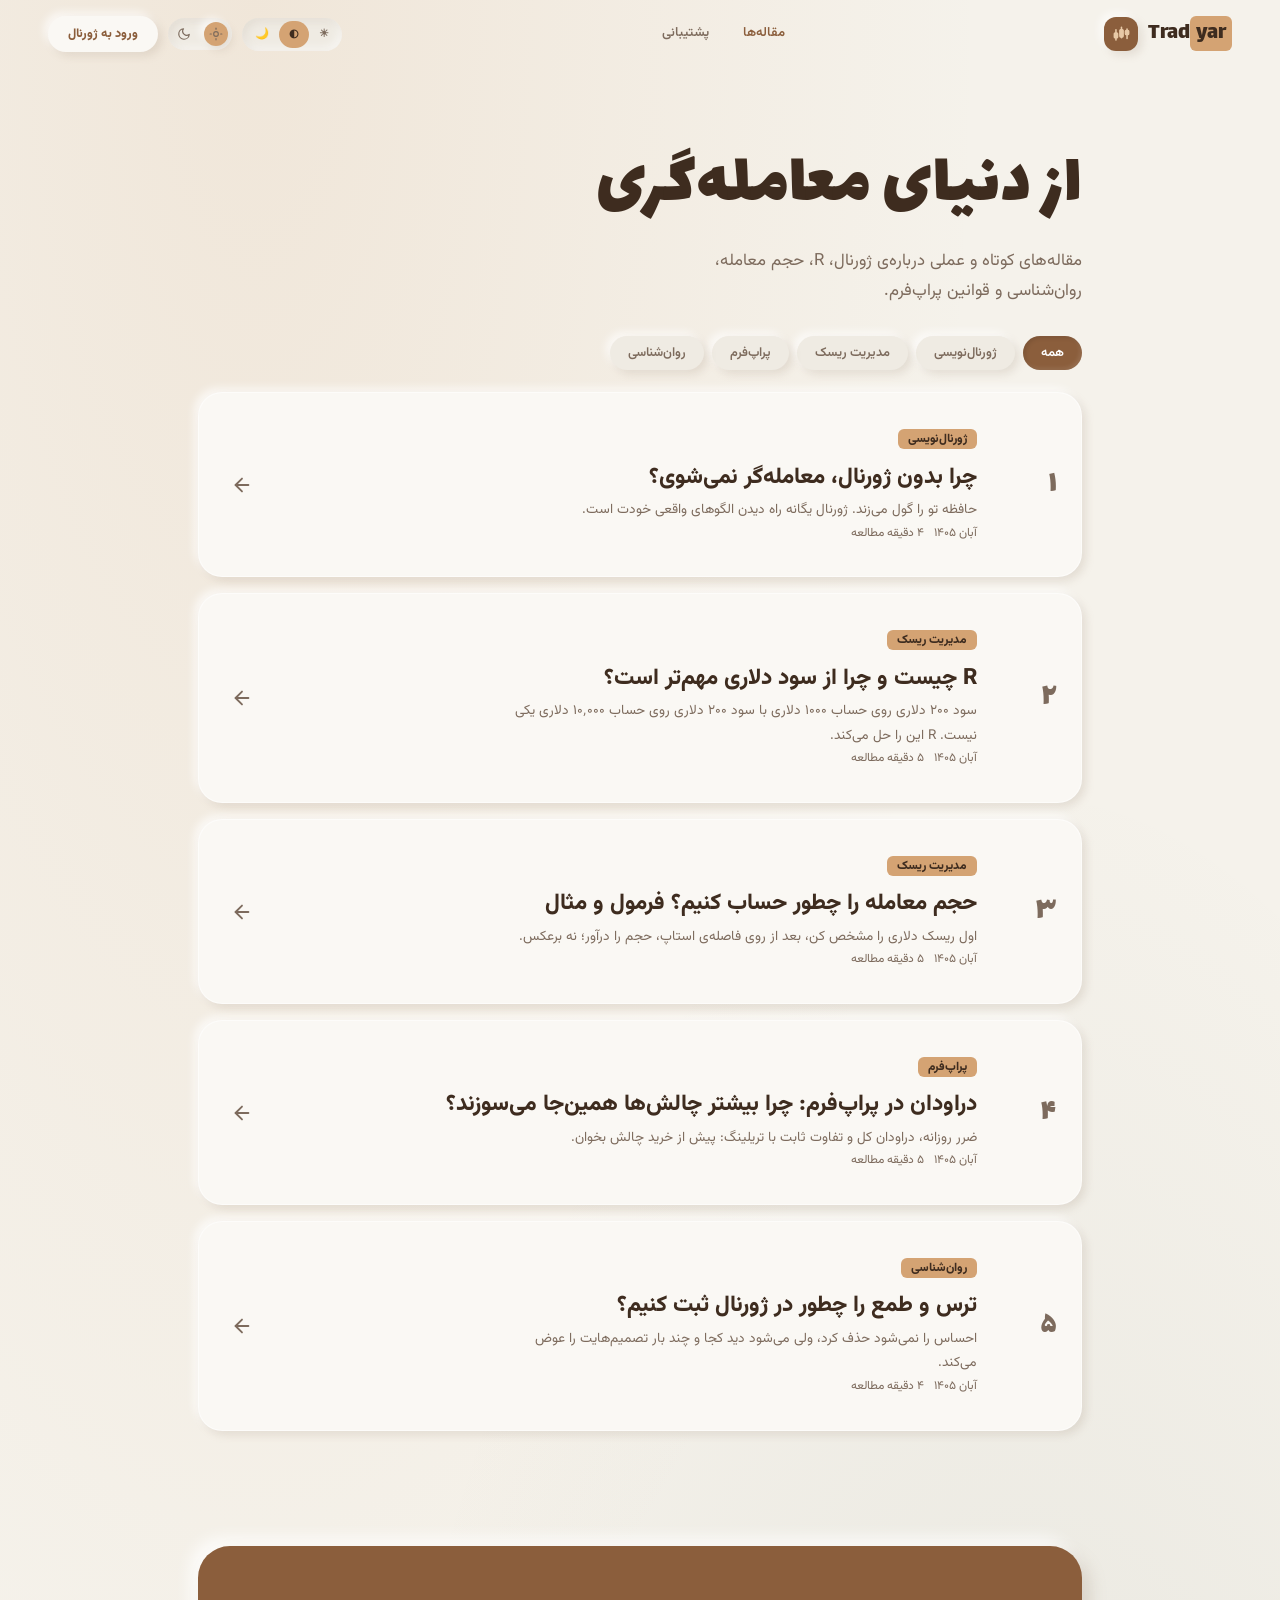
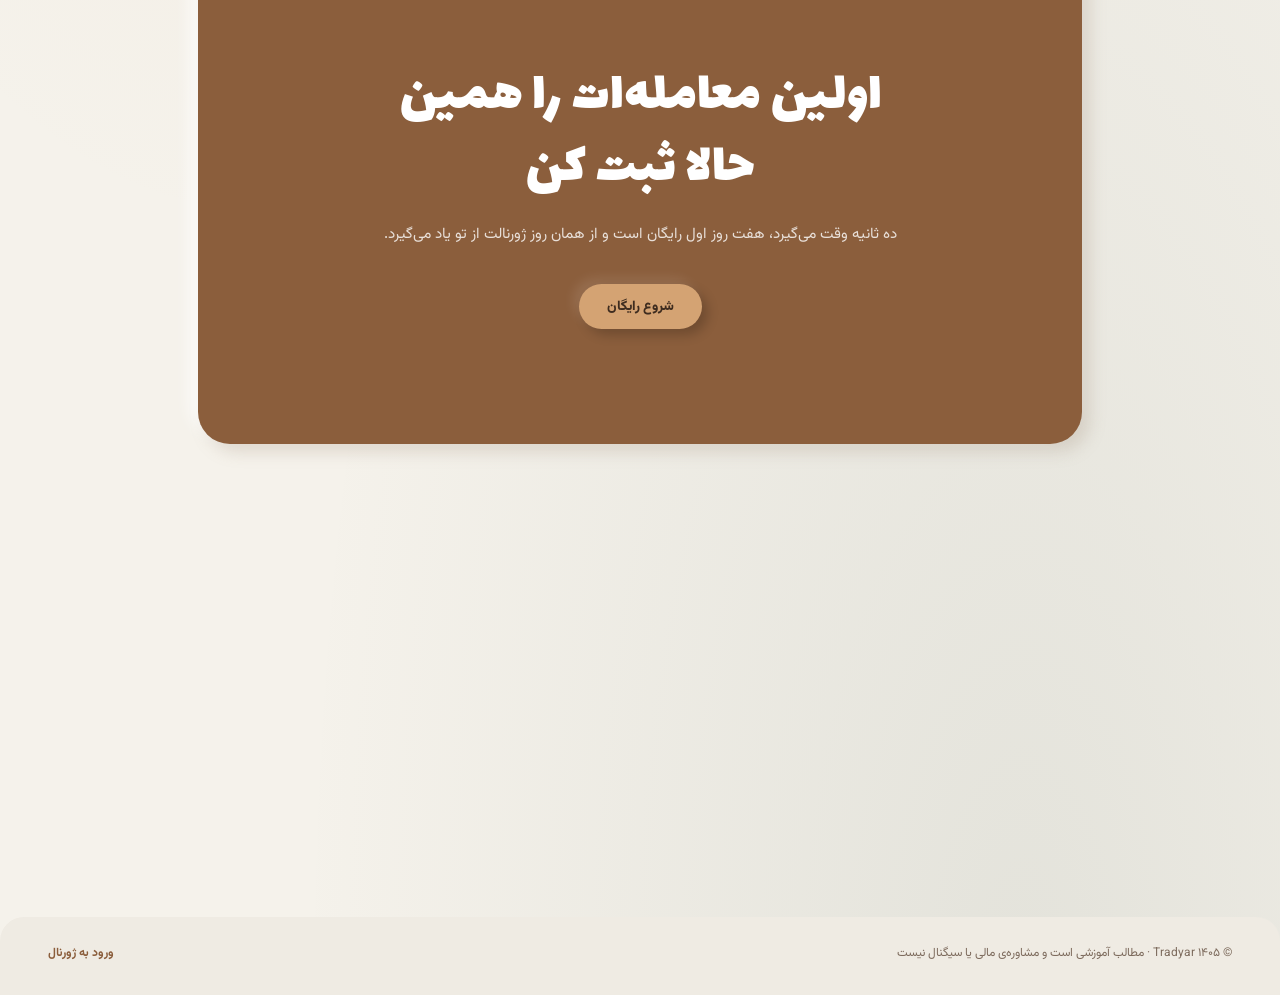
==== blog.html @ 62b44a6f "Rename blog (2).html to blog.html" ====
<!DOCTYPE html>
<html lang="fa" dir="rtl">
<head>
<meta charset="UTF-8">
<meta name="viewport" content="width=device-width, initial-scale=1, viewport-fit=cover">
<meta name="theme-color" content="#F5F2EB">
<meta name="description" content="وبلاگ Tradyar: آموزش کوتاه و کاربردی درباره‌ی ژورنال معاملاتی، R، حجم معامله، روان‌شناسی و قوانین پراپ‌فرم.">
<meta property="og:title" content="وبلاگ Tradyar">
<meta property="og:description" content="آموزش ژورنال‌نویسی و مدیریت ریسک برای معامله‌گران فارسی‌زبان.">
<meta property="og:locale" content="fa_IR">
<title>وبلاگ Tradyar | آموزش ژورنال‌نویسی و مدیریت ریسک</title>
<link rel="icon" href="data:image/svg+xml,%3Csvg xmlns='http://www.w3.org/2000/svg' viewBox='0 0 24 24'%3E%3Crect width='24' height='24' rx='6' fill='%238B5E3C'/%3E%3Cpath d='M6 16V9M12 18V6M18 15v-3' stroke='%23E8C9A6' stroke-width='2' stroke-linecap='round'/%3E%3C/svg%3E">
<link rel="preconnect" href="https://fonts.googleapis.com">
<link rel="preconnect" href="https://fonts.gstatic.com" crossorigin>
<link href="https://fonts.googleapis.com/css2?family=Lalezar&family=Vazirmatn:wght@300;400;600;800&display=swap" rel="stylesheet">
<script>
(function(){try{var t=localStorage.getItem('tradyar:blog-theme')||'system';var r=t==='system'?(matchMedia('(prefers-color-scheme: dark)').matches?'dark':'light'):t;document.documentElement.setAttribute('data-theme',r)}catch(e){document.documentElement.setAttribute('data-theme','light')}})();
</script>
<style>


:root,
[data-theme="light"]{
  --bg:#F5F2EB; --surface:#FAF8F4; --surface-2:#EFEBE3;
  --ink:#3E2C1F; --muted:#7D6B5D;
  --wood:#8B5E3C; --wood-light:#B88A6A;
  --sage:#4A5D4E; --sage-light:#7A907E;
  --gold:#D4A373; --gold-light:#E8C9A6;
  --danger:#C26B5A; --success:#5A8F7B;
  --nav-bg: rgba(245,242,235,.85);
  --border-soft: rgba(255,255,255,.6);
  --shadow-clay: 8px 8px 16px rgba(160,140,120,.25), -8px -8px 16px rgba(255,255,255,.8);
  --shadow-clay-sm: 4px 4px 8px rgba(160,140,120,.2), -4px -4px 8px rgba(255,255,255,.7);
  --shadow-clay-inset: inset 3px 3px 8px rgba(160,140,120,.15), inset -3px -3px 8px rgba(255,255,255,.6);
  color-scheme: light;
}


[data-theme="dark"]{
  --bg:#1E1A16; --surface:#26211C; --surface-2:#2E2822;
  --ink:#F2EAD9; --muted:#B5A692;
  --wood:#B88A6A; --wood-light:#D4A373;
  --sage:#7A907E; --sage-light:#A6B8AA;
  --gold:#E8C9A6; --gold-light:#F0D9B8;
  --danger:#E08C7B; --success:#7BBFA4;
  --nav-bg: rgba(30,26,22,.85);
  --border-soft: rgba(255,255,255,.06);
  --shadow-clay: 8px 8px 16px rgba(0,0,0,.45), -8px -8px 16px rgba(255,255,255,.04);
  --shadow-clay-sm: 4px 4px 8px rgba(0,0,0,.4), -4px -4px 8px rgba(255,255,255,.05);
  --shadow-clay-inset: inset 3px 3px 8px rgba(0,0,0,.4), inset -3px -3px 8px rgba(255,255,255,.05);
  color-scheme: dark;
}


:root{
  --radius-sm:16px; --radius-md:24px; --radius-lg:32px;
  --g:clamp(16px,4vw,48px); --sec:clamp(70px,9vw,120px);
  --out:cubic-bezier(.16,1,.3,1);
}

html{
  scroll-behavior:smooth;
  scroll-padding-top:88px;
  -webkit-text-size-adjust:100%;
  box-sizing:border-box;
  background:var(--bg);
  transition:background-color .35s var(--out);
}
*,*::before,*::after{box-sizing:inherit;margin:0;padding:0}
section[id],header[id]{scroll-margin-top:88px}

body{
  font-family:'Vazirmatn',system-ui,sans-serif;
  line-height:1.8;font-size:.95rem;color:var(--ink);
  background-color:var(--bg);
  background-image:
    radial-gradient(ellipse at 20% 0%, rgba(212,163,115,.15) 0%, transparent 50%),
    radial-gradient(ellipse at 80% 100%, rgba(74,93,78,.10) 0%, transparent 50%);
  overflow-x:hidden;
  padding-top:env(safe-area-inset-top,0px);
  padding-bottom:env(safe-area-inset-bottom,0px);
  transition:color .35s var(--out), background-color .35s var(--out);
}
[data-theme="dark"] body{
  background-image:
    radial-gradient(ellipse at 20% 0%, rgba(212,163,115,.10) 0%, transparent 50%),
    radial-gradient(ellipse at 80% 100%, rgba(122,144,126,.10) 0%, transparent 50%);
}

a{color:inherit;text-decoration:none}
ul{list-style:none}
:focus-visible{outline:3px solid var(--gold);outline-offset:3px;border-radius:8px}
::selection{background:rgba(212,163,115,.5)}

.d{font-family:'Lalezar','Vazirmatn',sans-serif;font-weight:400;line-height:1.25}
.n{font-variant-numeric:tabular-nums;direction:ltr;unicode-bidi:isolate;display:inline-block}
h1.d{font-size:clamp(2.7rem,8.6vw,6.8rem);max-width:11ch}
h2.d{font-size:clamp(1.9rem,5vw,3.6rem);max-width:17ch}
.lede{font-size:1.05rem;color:var(--muted);max-width:44ch;margin:24px 0 48px}

.skip{
  position:absolute;top:-40px;right:12px;background:var(--wood);color:#fff;
  padding:8px 16px;border-radius:0 0 12px 12px;z-index:200;font-weight:700;
}
.skip:focus{top:env(safe-area-inset-top,0px)}


.btn{
  display:inline-block;padding:12px 28px;border-radius:50px;
  background:var(--gold);color:var(--ink);
  font:800 .85rem 'Vazirmatn',sans-serif;
  border:none;cursor:pointer;
  box-shadow:var(--shadow-clay-sm);
  transition:transform .3s var(--out), box-shadow .3s, background .35s, color .35s;
}
.btn:hover{transform:translateY(-3px);box-shadow:10px 10px 20px rgba(160,140,120,.3), -10px -10px 20px rgba(255,255,255,.9)}
.btn.s{padding:8px 20px;font-size:.78rem;background:var(--surface);color:var(--wood);box-shadow:var(--shadow-clay-sm)}
.btn.s:hover{transform:translateY(-2px);box-shadow:6px 6px 12px rgba(160,140,120,.25), -6px -6px 12px rgba(255,255,255,.8)}


.bar{position:fixed;top:0;right:0;height:3px;width:0;background:linear-gradient(90deg,var(--gold),var(--wood));z-index:100;border-radius:3px;transition:width .1s linear}


.nav{
  position:fixed;top:0;inset-inline:0;z-index:90;
  display:flex;justify-content:space-between;align-items:center;gap:20px;
  padding:calc(env(safe-area-inset-top,0px) + 16px) var(--g) 16px;
  border-bottom:1px solid transparent;
  transition:padding .35s var(--out),background .35s,border-color .35s;
}
.nav.sc{
  padding-top:calc(env(safe-area-inset-top,0px) + 8px);
  padding-bottom:8px;
  background:var(--nav-bg);
  backdrop-filter:blur(14px);
  -webkit-backdrop-filter:blur(14px);
  border-color:rgba(160,140,120,.15);
}
.brand{display:flex;align-items:center;gap:10px;font-size:1.4rem;direction:ltr}
.brand i{font-style:normal;background:var(--gold);padding:0 6px;border-radius:6px;color:var(--ink)}
.mark{width:34px;height:34px;border-radius:12px;background:var(--wood);color:var(--gold-light);display:grid;place-items:center;box-shadow:var(--shadow-clay-sm)}
.mark svg{width:19px;height:19px}
.links{display:flex;gap:34px;font-size:.82rem;font-weight:600;color:var(--muted)}
.links a{transition:color .2s}
.links a:hover{color:var(--wood)}


.nav-actions{display:flex;align-items:center;gap:10px}
.theme-toggle{
  position:relative;
  width:64px;height:32px;border-radius:50px;border:none;cursor:pointer;
  background:var(--surface-2);
  box-shadow:var(--shadow-clay-inset);
  transition:background .35s;
  display:inline-flex;align-items:center;padding:0 4px;
}
.theme-toggle::before{
  content:"";
  position:absolute;top:4px;right:4px;
  width:24px;height:24px;border-radius:50%;
  background:var(--gold);
  box-shadow:var(--shadow-clay-sm);
  transition:transform .4s var(--out), background .35s;
  z-index:1;
}
[data-theme="dark"] .theme-toggle::before{
  transform:translateX(-32px);
  background:var(--wood);
}
.theme-toggle svg{position:relative;z-index:2;width:14px;height:14px;color:var(--muted);transition:color .3s}
.theme-toggle .sun{margin-right:5px;margin-left:auto}
.theme-toggle .moon{margin-left:5px;margin-right:auto}


.theme-mode{
  display:inline-flex;background:var(--surface-2);border-radius:50px;padding:3px;
  box-shadow:var(--shadow-clay-inset);gap:0;
}
.theme-mode button{
  border:none;background:transparent;cursor:pointer;
  padding:5px 10px;border-radius:50px;
  font:700 .7rem 'Vazirmatn',sans-serif;color:var(--muted);
  transition:background .3s,color .3s;
}
.theme-mode button[aria-pressed="true"]{
  background:var(--gold);color:var(--ink);
}


.jl{margin-top:20px}
.ji{display:grid;grid-template-columns:54px 1fr 30px;gap:26px;align-items:center;padding:32px 24px;background:var(--surface);border-radius:var(--radius-md);margin-bottom:16px;box-shadow:var(--shadow-clay-sm);border:1px solid var(--border-soft);transition:transform .3s var(--out), box-shadow .3s, background .35s}
.ji:hover{transform:translateY(-4px);box-shadow:10px 10px 20px rgba(160,140,120,.25), -10px -10px 20px rgba(255,255,255,.8)}
.jnum{font:400 2rem 'Lalezar',sans-serif;color:var(--muted)}
.ji small{font-weight:800;font-size:.75rem;background:var(--gold);color:var(--ink);padding:1px 10px;border-radius:6px}
.ji h3{font-size:1.4rem;font-weight:800;line-height:1.5;margin:8px 0 4px;color:var(--ink)}
.ji p{color:var(--muted);font-size:.85rem;max-width:60ch}
.ar2{color:var(--muted);transition:transform .35s var(--out),color .3s}
.ji:hover .ar2{color:var(--wood);transform:translateX(-6px)}

.cta{text-align:center;padding:var(--sec) var(--g);margin:var(--sec) var(--g) 0;background:var(--wood);border-radius:var(--radius-lg);box-shadow:var(--shadow-clay);color:#fff;transition:background .35s}
.cta h2{margin:0 auto 16px;color:#fff}
.cta p{color:rgba(255,255,255,.8);margin-bottom:36px}
.cta .btn{background:var(--gold);color:var(--ink);box-shadow:6px 6px 12px rgba(0,0,0,.2), -6px -6px 12px rgba(255,255,255,.1)}

.ft{display:flex;justify-content:space-between;gap:16px;flex-wrap:wrap;padding:26px var(--g) calc(30px + env(safe-area-inset-bottom,0px));background:var(--surface-2);color:var(--muted);font-size:.75rem;margin-top:var(--sec);border-radius:var(--radius-md) var(--radius-md) 0 0;transition:background .35s}
.st{display:inline-flex;align-items:center;gap:8px}
.st i{width:7px;height:7px;border-radius:50%;background:var(--success);box-shadow:0 0 8px var(--success);animation:pl 2s infinite}
@keyframes pl{50%{opacity:.4}}

.rv{opacity:0;transform:translateY(36px);transition:opacity .9s var(--out),transform .9s var(--out)}
.rv.vis{opacity:1;transform:none}



.nav{--g:clamp(18px,4vw,48px)}
.brand{font-size:1.4rem}
.links a.on{color:var(--wood)}
main{max-width:980px;margin:0 auto;padding:clamp(104px,13vw,140px) var(--g) 0;min-height:70vh}
.hero h1{font-size:clamp(2.3rem,7vw,4.6rem);max-width:14ch;margin-bottom:6px}
.hero .lede{margin:14px 0 30px}
.ch{margin-bottom:22px}
.ji{cursor:pointer}
.ji .mt{display:flex;gap:10px;align-items:center;font-size:.75rem;color:var(--muted)}
.back{display:inline-flex;gap:6px;align-items:center;color:var(--muted);font-weight:600;font-size:.85rem;margin-bottom:22px}
.back:hover{color:var(--wood)}
.art h1{font-size:clamp(1.9rem,5.4vw,3.4rem);max-width:18ch;margin:10px 0 14px}
.art .meta{display:flex;gap:14px;flex-wrap:wrap;align-items:center;color:var(--muted);font-size:.8rem;margin-bottom:30px}
.art .meta small{font-weight:800;background:var(--gold);color:var(--ink);padding:1px 10px;border-radius:6px}
.art .meta button{border:none;background:var(--surface-2);color:var(--muted);font:600 .75rem 'Vazirmatn',sans-serif;padding:4px 14px;border-radius:50px;cursor:pointer;box-shadow:var(--shadow-clay-sm)}
.body{max-width:42em;font-size:1rem;line-height:2.05}
.body p{margin:0 0 16px}
.body h3{font-size:1.35rem;font-weight:800;margin:34px 0 8px;line-height:1.6}
.body ul{list-style:disc;margin:0 0 18px;padding:0 22px 0 0}
.body li{margin-bottom:6px}
.eg{background:var(--surface);border-radius:var(--radius-md);padding:16px 20px;margin:20px 0;box-shadow:var(--shadow-clay-sm);border-right:4px solid var(--gold);font-size:.95rem}
.eg b{color:var(--wood)}
.body table{width:100%;border-collapse:collapse;margin:18px 0;font-size:.95rem}
.body th,.body td{padding:9px 10px;border-bottom:1px solid rgba(160,140,120,.25);text-align:right}
.body th{color:var(--muted);font-weight:600}
.num{font-variant-numeric:tabular-nums;direction:ltr;unicode-bidi:isolate;display:inline-block}
.next{display:block;margin-top:34px;color:var(--muted);font-size:.8rem}
.next b{display:block;color:var(--ink);font-size:1.1rem;margin-top:2px}
.cta{margin-inline:0}
.sup{margin-top:var(--sec)}
.sup h2{font-size:clamp(1.7rem,4.6vw,2.8rem);margin-bottom:8px}
.sup p{color:var(--muted);max-width:46ch;margin-bottom:24px}
.scs{display:grid;grid-template-columns:repeat(2,1fr);gap:16px}
.sbtn{display:flex;align-items:center;gap:16px;padding:20px;background:var(--surface);border-radius:var(--radius-md);box-shadow:var(--shadow-clay-sm);border:1px solid var(--border-soft);transition:transform .3s var(--out),box-shadow .3s}
.sbtn:hover{transform:translateY(-4px);box-shadow:10px 10px 20px rgba(160,140,120,.25),-10px -10px 20px rgba(255,255,255,.8)}
.sbtn svg{width:42px;height:42px;padding:9px;border-radius:14px;color:#fff;flex:none}
.sbtn.wa svg{background:#3a9d6b}
.sbtn.ig svg{background:linear-gradient(135deg,#8a5cc2,#d4627a,#e8a34f)}
.sbtn b{display:block;font-size:1.05rem}
.sbtn small{color:var(--muted);font-size:.8rem}
.ft a{color:var(--wood);font-weight:700}
@media(max-width:620px){.scs{grid-template-columns:1fr}.nav .btn.s{display:none}}

.skip{top:-90px}
.ch{display:flex;gap:8px;flex-wrap:wrap}
.ch button{padding:7px 18px;border-radius:50px;border:none;background:var(--surface-2);color:var(--muted);font:600 .8rem 'Vazirmatn',sans-serif;cursor:pointer;box-shadow:var(--shadow-clay-sm);transition:all .2s}
.ch button:hover{background:var(--surface);color:var(--wood)}
.ch button[aria-pressed="true"]{background:var(--wood);color:#fff;box-shadow:inset 2px 2px 4px rgba(0,0,0,.1),inset -2px -2px 4px rgba(255,255,255,.1)}
@media(max-width:860px){.ji{grid-template-columns:34px 1fr 22px;gap:14px;padding:24px 16px}.ji h3{font-size:1.15rem}.cta{border-radius:var(--radius-md)}}
@media(max-width:620px){.theme-mode{display:none}.nav{gap:10px}.links{gap:16px}.brand{font-size:1.25rem}.mark{width:30px;height:30px}}

</style>
</head>
<body>
<a href="#/" class="skip">پرش به محتوا</a>
<div class="bar" id="bar" aria-hidden="true"></div>
<nav class="nav" id="nav" aria-label="ناوبری اصلی">
  <a href="#/" class="brand" aria-label="وبلاگ Tradyar"><span class="mark" aria-hidden="true">
      <svg viewBox="0 0 24 24" fill="none" stroke="currentColor" stroke-width="2" stroke-linecap="round">
        <line x1="5" y1="6" x2="5" y2="19"/><rect x="3" y="10" width="4" height="6" rx="1" fill="currentColor"/>
        <line x1="12" y1="3" x2="12" y2="16"/><rect x="10" y="6" width="4" height="9" rx="1" fill="currentColor"/>
        <line x1="19" y1="5" x2="19" y2="17"/><rect x="17" y="7" width="4" height="5" rx="1" fill="currentColor"/>
      </svg>
    </span><span class="d">Trad<i>yar</i></span></a>
  <ul class="links"><li><a href="#/" data-r="home">مقاله‌ها</a></li><li><a href="#/support" data-r="support">پشتیبانی</a></li></ul>
  <div class="nav-actions">
    <div class="theme-mode" role="group" aria-label="حالت تم">
      <button type="button" data-theme-set="light" aria-pressed="false" title="روشن">☀</button>
      <button type="button" data-theme-set="system" aria-pressed="true" title="سیستم">◐</button>
      <button type="button" data-theme-set="dark" aria-pressed="false" title="تاریک">🌙</button>
    </div>
    <button type="button" class="theme-toggle" id="themeToggle" aria-label="تغییر تم"><svg class="sun" viewBox="0 0 24 24" fill="none" stroke="currentColor" stroke-width="2" stroke-linecap="round" aria-hidden="true"><circle cx="12" cy="12" r="4"/><line x1="12" y1="2" x2="12" y2="4"/><line x1="12" y1="20" x2="12" y2="22"/><line x1="2" y1="12" x2="4" y2="12"/><line x1="20" y1="12" x2="22" y2="12"/></svg><svg class="moon" viewBox="0 0 24 24" fill="none" stroke="currentColor" stroke-width="2" stroke-linecap="round" stroke-linejoin="round" aria-hidden="true"><path d="M21 12.79A9 9 0 1 1 11.21 3 7 7 0 0 0 21 12.79z"/></svg></button>
    <a href="./" class="btn s">ورود به ژورنال</a>
  </div>
</nav>
<main id="app"></main>
<footer class="ft"><span>© ۱۴۰۵ Tradyar · مطالب آموزشی است و مشاوره‌ی مالی یا سیگنال نیست</span><span><a href="./">ورود به ژورنال</a></span></footer>
<script>
(()=>{'use strict';
const POSTS=[
{slug:'why-journal',cat:'ژورنال‌نویسی',date:'آبان ۱۴۰۵',min:4,title:'چرا بدون ژورنال، معامله‌گر نمی‌شوی؟',sum:'حافظه تو را گول می‌زند. ژورنال یگانه راه دیدن الگوهای واقعی خودت است.',
body:`<p>بیشتر معامله‌گرها فکر می‌کنند می‌دانند چطور معامله می‌کنند. وقتی آمار واقعی را می‌بینند، چیز دیگری درمی‌آید. حافظه سودهای بزرگ را پررنگ و ضررهای تکراری را کم‌رنگ نگه می‌دارد.</p>
<h3>ژورنال چه چیزهایی را نشان می‌دهد؟</h3>
<ul><li>کدام نماد، سشن و استراتژی واقعاً برایت سود می‌سازد و کدام فقط حس خوبی می‌دهد.</li><li>بیشترین ضررها بعد از چه حالتی می‌آید: انتقام، عجله، خستگی یا FOMO.</li><li>آیا به پلن خودت پایبندی یا فقط فکر می‌کنی پایبندی.</li></ul>
<div class="eg"><b>مثال:</b> معامله‌گری فکر می‌کرد طلا نمادِ قوی‌اش است. بعد از ثبت ۶۰ معامله دید ۷۰٪ ضررهایش در سشن آسیا و روی طلا است. حذف همان سشن، نتیجه‌ی ماهش را عوض کرد.</div>
<h3>چه چیزی ثبت کنیم؟</h3>
<p>کمتر از آنچه فکر می‌کنی: نماد، جهت، ورود، استاپ، خروج، حجم، ریسک درصدی، استراتژی و یک جمله درباره‌ی حالت ذهنی‌ات. ژورنالی که ثبتش سخت باشد، بعد از دو هفته رها می‌شود.</p>
<h3>چه زمانی مرور کنیم؟</h3>
<p>یک بار در هفته، ده دقیقه. به جای تماشای تک‌تک معاملات، سه سؤال بپرس: بهترین الگوی این هفته چه بود؟ تکراری‌ترین اشتباه کدام بود؟ هفته‌ی بعد فقط یک چیز را چطور عوض کنم؟</p>`},

{slug:'r-multiple',cat:'مدیریت ریسک',date:'آبان ۱۴۰۵',min:5,title:'R چیست و چرا از سود دلاری مهم‌تر است؟',sum:'سود ۲۰۰ دلاری روی حساب ۱۰۰۰ دلاری با سود ۲۰۰ دلاری روی حساب ۱۰٬۰۰۰ دلاری یکی نیست. R این را حل می‌کند.',
body:`<p>R واحدی است که سود و زیان را به‌جای دلار، بر حسب ریسک همان معامله می‌سنجد. اگر در یک معامله ۱۰۰ دلار ریسک کرده‌ای، آن ۱۰۰ دلار می‌شود «۱R».</p>
<div class="eg"><b>مثال:</b> ریسک <span class="num">$100</span>. سود <span class="num">$250</span> یعنی <span class="num">+2.5R</span>. ضرر کامل یعنی <span class="num">-1R</span>.</div>
<h3>چرا R بهتر از دلار است؟</h3>
<p>چون معاملات با ریسک‌های مختلف را قابل مقایسه می‌کند. معامله‌ای که با ریسک کم <span class="num">+3R</span> شده، از معامله‌ای که با ریسک زیاد <span class="num">+0.5R</span> شده بهتر اجرا شده؛ حتی اگر سود دلاری دومی بیشتر باشد.</p>
<h3>امید ریاضی (Expectancy)</h3>
<p>میانگین R هر معامله در بلندمدت. فرمولش ساده است:</p>
<div class="eg num" style="direction:ltr;text-align:left">Expectancy = (Win% × Avg Win R) − (Loss% × Avg Loss R)</div>
<p>اگر ۴۰٪ معاملات برنده با میانگین <span class="num">2R</span> و ۶۰٪ بازنده با میانگین <span class="num">1R</span> باشد: <span class="num">0.4×2 − 0.6×1 = +0.2R</span> برای هر معامله. با وین‌ریت ۴۰٪ هم می‌شود سودده بود.</p>
<p>در Tradyar، R هر معامله بر اساس ریسک درصدی ثبت‌شده‌ی همان معامله حساب می‌شود، نه یک عدد ثابت.</p>`},

{slug:'position-size',cat:'مدیریت ریسک',date:'آبان ۱۴۰۵',min:5,title:'حجم معامله را چطور حساب کنیم؟ فرمول و مثال',sum:'اول ریسک دلاری را مشخص کن، بعد از روی فاصله‌ی استاپ، حجم را درآور؛ نه برعکس.',
body:`<p>اشتباه رایج این است که اول لات انتخاب می‌شود و بعد استاپ جایی گذاشته می‌شود که «جا بشود». روش درست برعکس است: ریسک را ثابت کن و حجم را با فاصله‌ی استاپ تنظیم کن.</p>
<h3>سه مرحله</h3>
<ul><li>ریسک دلاری = موجودی × درصد ریسک</li><li>فاصله‌ی استاپ را به پیپ (یا پوینت) بنویس.</li><li>حجم = ریسک دلاری ÷ (فاصله‌ی استاپ × ارزش هر پیپ برای یک لات)</li></ul>
<div class="eg"><b>مثال EURUSD:</b> موجودی <span class="num">$10,000</span>، ریسک ۱٪ یعنی <span class="num">$100</span>. استاپ <span class="num">50</span> پیپ و ارزش هر پیپ برای یک لات <span class="num">$10</span> است.<br>حجم = <span class="num">100 ÷ (50 × 10) = 0.20</span> لات.</div>
<h3>جفت‌ارزهایی که دلار ندارند</h3>
<p>در جفت‌هایی مثل GBPJPY یا CADNZD سود به ارز دوم می‌آید و برای تبدیل به دلار نرخ آن ارز لازم است. برای همین ارزش پیپ با قیمت لحظه‌ای عوض می‌شود. Tradyar برای این جفت‌ها از تو نرخ تبدیل را می‌خواهد تا عدد دقیق شود.</p>
<p>یادآوری: اندازه‌ی قرارداد و ارزش پیپ در طلا، شاخص‌ها و کریپتو بین بروکرها فرق دارد؛ قبل از اتکا به هر محاسبه‌گر، یک بار با پلتفرم خودت مقایسه‌اش کن.</p>`},

{slug:'prop-drawdown',cat:'پراپ‌فرم',date:'آبان ۱۴۰۵',min:5,title:'دراودان در پراپ‌فرم: چرا بیشتر چالش‌ها همین‌جا می‌سوزند؟',sum:'ضرر روزانه، دراودان کل و تفاوت ثابت با تریلینگ: پیش از خرید چالش بخوان.',
body:`<p>بیشتر کسانی که چالش پراپ را می‌بازند، به‌خاطر استراتژی بد نمی‌بازند؛ به‌خاطر نقض یک قانون دراودان می‌بازند. قوانین هر شرکت فرق دارد و ممکن است عوض شود، پس همیشه متن رسمی همان شرکت را بخوان. اما مفهوم‌ها مشترک‌اند.</p>
<h3>سه قانونی که باید دقیق بدانی</h3>
<ul><li><b>حداکثر ضرر روزانه:</b> سقف زیانی که در یک روز مجازی. بپرس: بر اساس موجودی ابتدای روز حساب می‌شود یا اکوییتی (شامل معاملات باز)؟</li><li><b>حداکثر دراودان کل:</b> افت مجاز از سرمایه‌ی اولیه.</li><li><b>ثابت یا تریلینگ:</b> در حالت تریلینگ، سقف دراودان با بالا رفتن اکوییتی بالا می‌آید و حاشیه‌ی امنت کم می‌شود.</li></ul>
<h3>چرا ضررها سنگین‌تر از چیزی‌اند که فکر می‌کنی</h3>
<table><tr><th>ضرر</th><th>سود لازم برای جبران</th></tr><tr><td class="num">10%</td><td class="num">11.1%</td></tr><tr><td class="num">20%</td><td class="num">25%</td></tr><tr><td class="num">50%</td><td class="num">100%</td></tr></table>
<p>پس عملی‌ترین دفاع، ریسک کوچک‌تر از سقف‌هاست؛ مثلاً اگر ضرر روزانه‌ی مجاز ۵٪ است، سقف شخصی‌ات را ۲ تا ۳٪ بگذار تا یک روز بد حسابت را نبرد.</p>
<p>در Tradyar برای هر حساب می‌توانی قوانین پراپ را بنویسی و وقتی به ۵۰٪، ۷۵٪ و ۹۰٪ سقف رسیدی هشدار بگیری.</p>`},
{slug:'emotions',cat:'روان‌شناسی',date:'آبان ۱۴۰۵',min:4,title:'ترس و طمع را چطور در ژورنال ثبت کنیم؟',sum:'احساس را نمی‌شود حذف کرد، ولی می‌شود دید کجا و چند بار تصمیم‌هایت را عوض می‌کند.',
body:`<p>بیشتر اشتباه‌های معاملاتی از تحلیل بد نمی‌آیند؛ از لحظه‌ای می‌آیند که حالت ذهنی‌ات از پلن جلو می‌زند. چیزی که ثبت نشود، دیده نمی‌شود و چیزی که دیده نشود، تکرار می‌شود.</p>
<h3>سه حالت که ارزش ثبت دارند</h3>
<ul><li><b>ترس:</b> زود بستن معامله‌ی سالم، یا جابه‌جا نکردن استاپ به‌خاطر نگرانی.</li><li><b>طمع:</b> بزرگ کردن حجم بعد از چند برد، یا نبستن در تارگت.</li><li><b>انتقام:</b> معامله‌ی فوری بعد از ضرر برای جبران.</li></ul>
<h3>چطور ثبت کنیم؟</h3>
<p>بعد از هر معامله فقط یک برچسب بزن: چه حالتی داشتم و آیا طبق پلن بودم؟ بعد از ۲۰ تا ۳۰ معامله، آمار را مقایسه کن: میانگین R وقتی آرام بوده‌ای در برابر وقتی عجله داشته‌ای.</p>
<div class="eg"><b>نتیجه‌ی رایج:</b> معامله‌هایی که با «انتقام» ثبت می‌شوند معمولاً بدترین R را دارند. وقتی عدد جلوی چشمت باشد، تصمیم «امروز دیگر نه» راحت‌تر می‌شود.</div>
<p>در Tradyar برای هر معامله می‌توانی احساس، کیفیت اجرا و رعایت پلن را ثبت کنی و بعداً بر اساس آن‌ها آمار ببینی.</p>`}
];
const $=(s,r=document)=>r.querySelector(s),$$=(s,r=document)=>[...r.querySelectorAll(s)];
const fa=n=>Number(n).toLocaleString('fa'),root=document.documentElement,app=$('#app');
const WA='989021879076',IG='masoud_moradi_bm';
const ICON_WA='<svg viewBox="0 0 24 24" fill="none" stroke="currentColor" stroke-width="2" stroke-linecap="round" stroke-linejoin="round" aria-hidden="true"><path d="M3 21l1.6-4.7A8.5 8.5 0 1 1 8 19.5z"/><path d="M9 9.5c0 3 2.5 5.5 5.5 5.5l1.2-1.5-2-1-1 .7a3.5 3.5 0 0 1-1.4-1.4l.7-1-1-2z"/></svg>',ICON_IG='<svg viewBox="0 0 24 24" fill="none" stroke="currentColor" stroke-width="2" stroke-linecap="round" stroke-linejoin="round" aria-hidden="true"><rect x="3" y="3" width="18" height="18" rx="5"/><circle cx="12" cy="12" r="4"/><circle cx="17.2" cy="6.8" r=".8" fill="currentColor"/></svg>';
const ARROW='<svg class="ar2" width="22" height="22" viewBox="0 0 24 24" fill="none" stroke="currentColor" stroke-width="2" stroke-linecap="round" stroke-linejoin="round" aria-hidden="true"><line x1="19" y1="12" x2="5" y2="12"/><polyline points="12 19 5 12 12 5"/></svg>';
/* تم */
const KEY='tradyar:blog-theme',mq=matchMedia('(prefers-color-scheme: dark)');let mode='system';try{mode=localStorage.getItem(KEY)||'system'}catch(e){}
function applyTheme(m){const t=m==='system'?(mq.matches?'dark':'light'):m;root.setAttribute('data-theme',t);$$('[data-theme-set]').forEach(b=>b.setAttribute('aria-pressed',b.dataset.themeSet===m));const mc=$('meta[name="theme-color"]');if(mc)mc.setAttribute('content',t==='dark'?'#1E1A16':'#F5F2EB')}
function setTheme(m){mode=m;try{localStorage.setItem(KEY,m)}catch(e){}applyTheme(m)}
applyTheme(mode);
$$('[data-theme-set]').forEach(b=>b.addEventListener('click',()=>setTheme(b.dataset.themeSet)));
$('#themeToggle').addEventListener('click',()=>setTheme(root.getAttribute('data-theme')==='dark'?'light':'dark'));
mq.addEventListener('change',()=>{if(mode==='system')applyTheme('system')});
/* بخش‌های مشترک */
const supportHTML=`<section class="sup rv" id="support"><h2 class="d">پشتیبانی</h2><p>سؤال، مشکل پرداخت یا پیشنهاد داری؟ مستقیم پیام بده؛ معمولاً همان روز جواب می‌دهیم.</p><div class="scs"><a class="sbtn wa" href="https://wa.me/${WA}" target="_blank" rel="noopener">${ICON_WA}<div><b>واتساپ</b><small class="n">+98 902 187 9076</small></div></a><a class="sbtn ig" href="https://instagram.com/${IG}" target="_blank" rel="noopener">${ICON_IG}<div><b>اینستاگرام</b><small class="n">@${IG}</small></div></a></div></section>`;
const ctaHTML=`<section class="cta rv"><h2 class="d">اولین معامله‌ات را همین حالا ثبت کن</h2><p>ده ثانیه وقت می‌گیرد، هفت روز اول رایگان است و از همان روز ژورنالت از تو یاد می‌گیرد.</p><a href="./" class="btn">شروع رایگان</a></section>`;
let cat='همه';
const CATS=['همه',...new Set(POSTS.map(p=>p.cat))];
function listHTML(){return POSTS.map((p,i)=>({p,i})).filter(x=>cat==='همه'||x.p.cat===cat).map(({p,i})=>`<a href="#/${p.slug}" class="ji rv"><span class="jnum">${fa(i+1)}</span><div><small>${p.cat}</small><h3>${p.title}</h3><p>${p.sum}</p><div class="mt"><span>${p.date}</span><span>${fa(p.min)} دقیقه مطالعه</span></div></div>${ARROW}</a>`).join('')}
function home(){
  document.title='وبلاگ Tradyar | آموزش ژورنال‌نویسی و مدیریت ریسک';
  app.innerHTML=`<header class="hero"><h1 class="d">از دنیای معامله‌گری</h1><p class="lede">مقاله‌های کوتاه و عملی درباره‌ی ژورنال، R، حجم معامله، روان‌شناسی و قوانین پراپ‌فرم.</p><div class="ch" role="group" aria-label="دسته‌بندی">${CATS.map(c=>`<button type="button" data-cat="${c}" aria-pressed="${c===cat}">${c}</button>`).join('')}</div></header><div class="jl" id="jl">${listHTML()}</div>${ctaHTML}${supportHTML}`;
  $$('[data-cat]').forEach(b=>b.addEventListener('click',()=>{cat=b.dataset.cat;$$('[data-cat]').forEach(x=>x.setAttribute('aria-pressed',x.dataset.cat===cat));$('#jl').innerHTML=listHTML();reveal()}));
}
function post(i){
  const p=POSTS[i],n=POSTS[(i+1)%POSTS.length];
  document.title=p.title+' | Tradyar';
  app.innerHTML=`<article class="art"><a class="back" href="#/">→ همه‌ی مقاله‌ها</a><div class="meta"><small>${p.cat}</small><span>${p.date}</span><span>${fa(p.min)} دقیقه مطالعه</span><button id="cp" type="button">کپی لینک</button></div><h1 class="d">${p.title}</h1><div class="body">${p.body}</div><a class="next" href="#/${n.slug}">مقاله‌ی بعدی<b>${n.title}</b></a></article>${ctaHTML}${supportHTML}`;
  $('#cp').onclick=e=>{const b=e.target,old=b.textContent;(navigator.clipboard?navigator.clipboard.writeText(location.href):Promise.reject()).then(()=>b.textContent='کپی شد',()=>b.textContent='لینک را از نوار آدرس بردار');setTimeout(()=>b.textContent=old,2200)};
}
let io;
function reveal(){if(!('IntersectionObserver' in window)){$$('.rv').forEach(e=>e.classList.add('vis'));return}io&&io.disconnect();io=new IntersectionObserver(es=>es.forEach(e=>{if(e.isIntersecting){e.target.classList.add('vis');io.unobserve(e.target)}}),{threshold:.12});$$('.rv:not(.vis)').forEach(e=>io.observe(e))}
function route(){
  const s=decodeURIComponent(location.hash.replace(/^#\/?/,'')),i=POSTS.findIndex(p=>p.slug===s);
  i>=0?post(i):home();
  $$('.links a').forEach(a=>a.classList.toggle('on',(s==='support'&&a.dataset.r==='support')||(s!=='support'&&a.dataset.r==='home')));
  reveal();
  if(s==='support'){const el=$('#support');el&&el.scrollIntoView({behavior:'smooth'})}else window.scrollTo(0,0);
}
addEventListener('hashchange',route);
const nav=$('#nav'),bar=$('#bar');
addEventListener('scroll',()=>{const h=root;nav.classList.toggle('sc',scrollY>20);bar.style.width=(h.scrollTop/Math.max(1,h.scrollHeight-h.clientHeight)*100)+'%'},{passive:true});
route();
})();
</script>
</body>
</html>
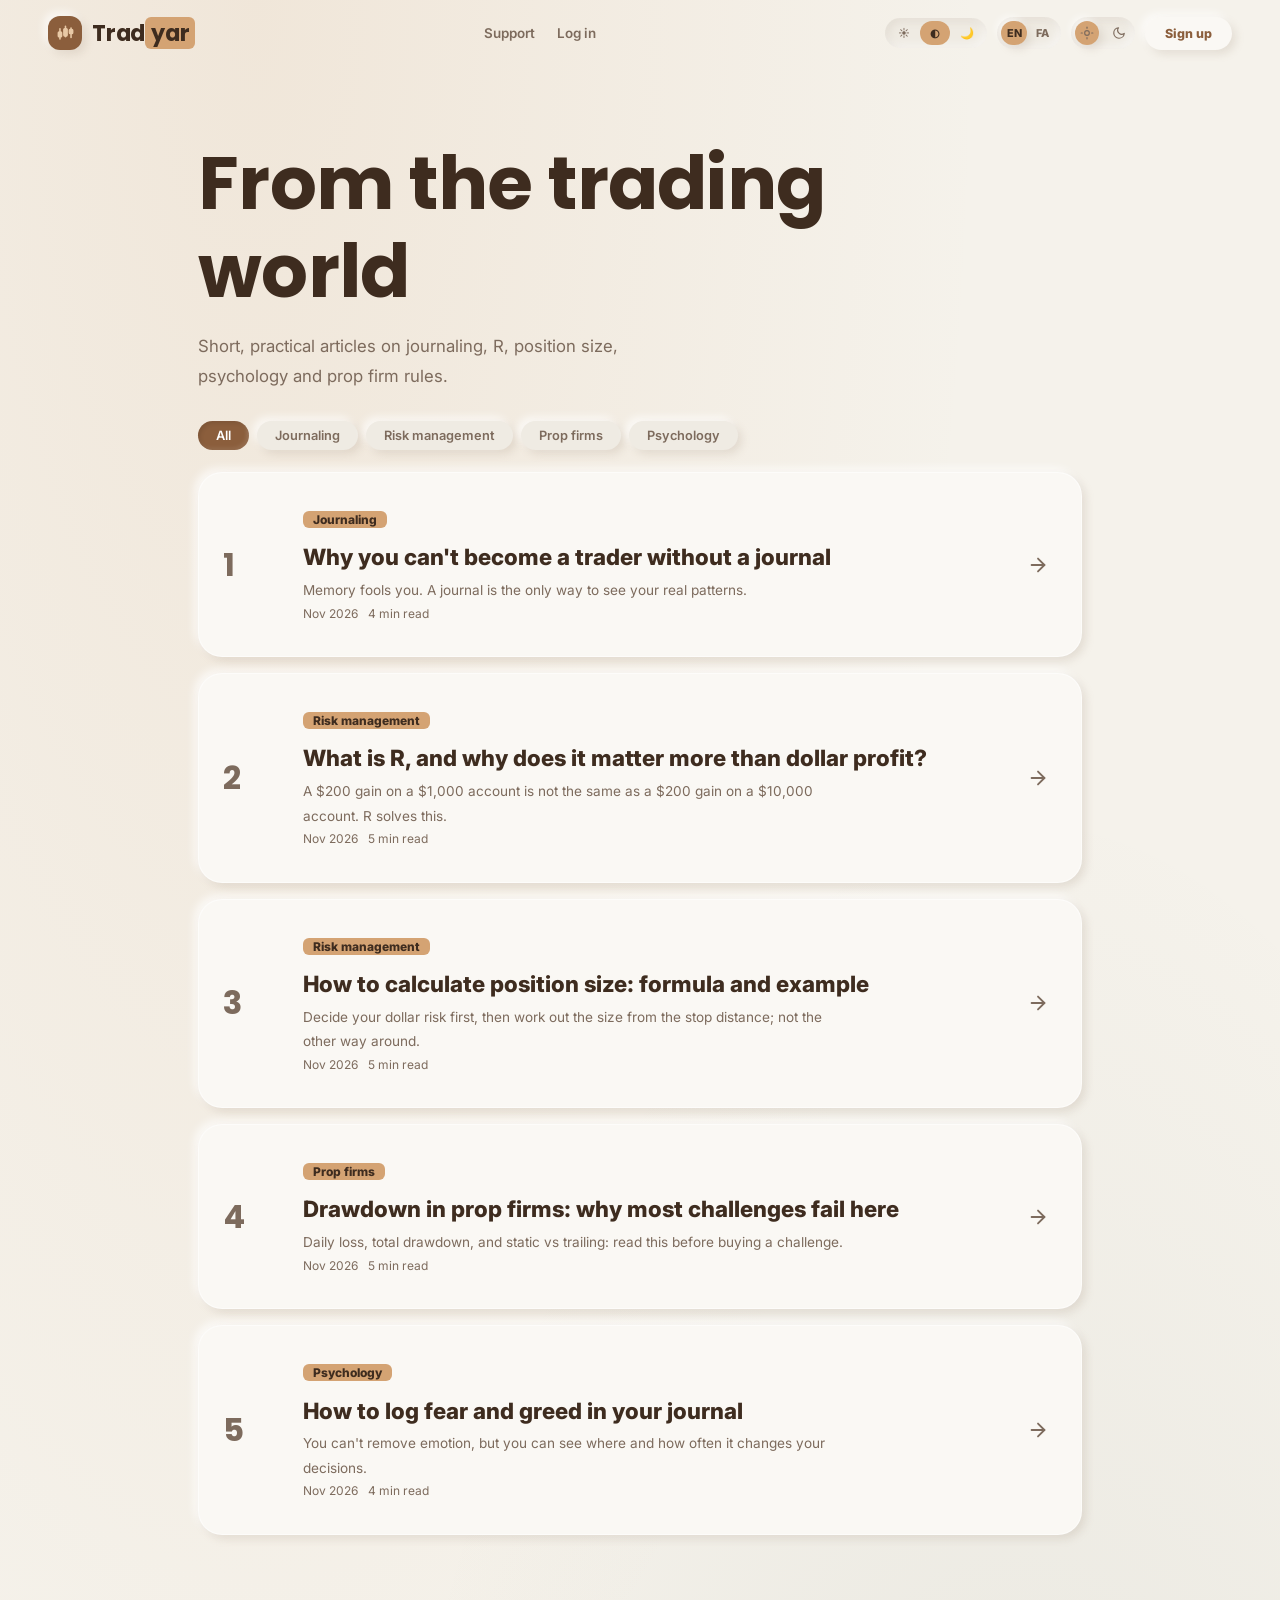
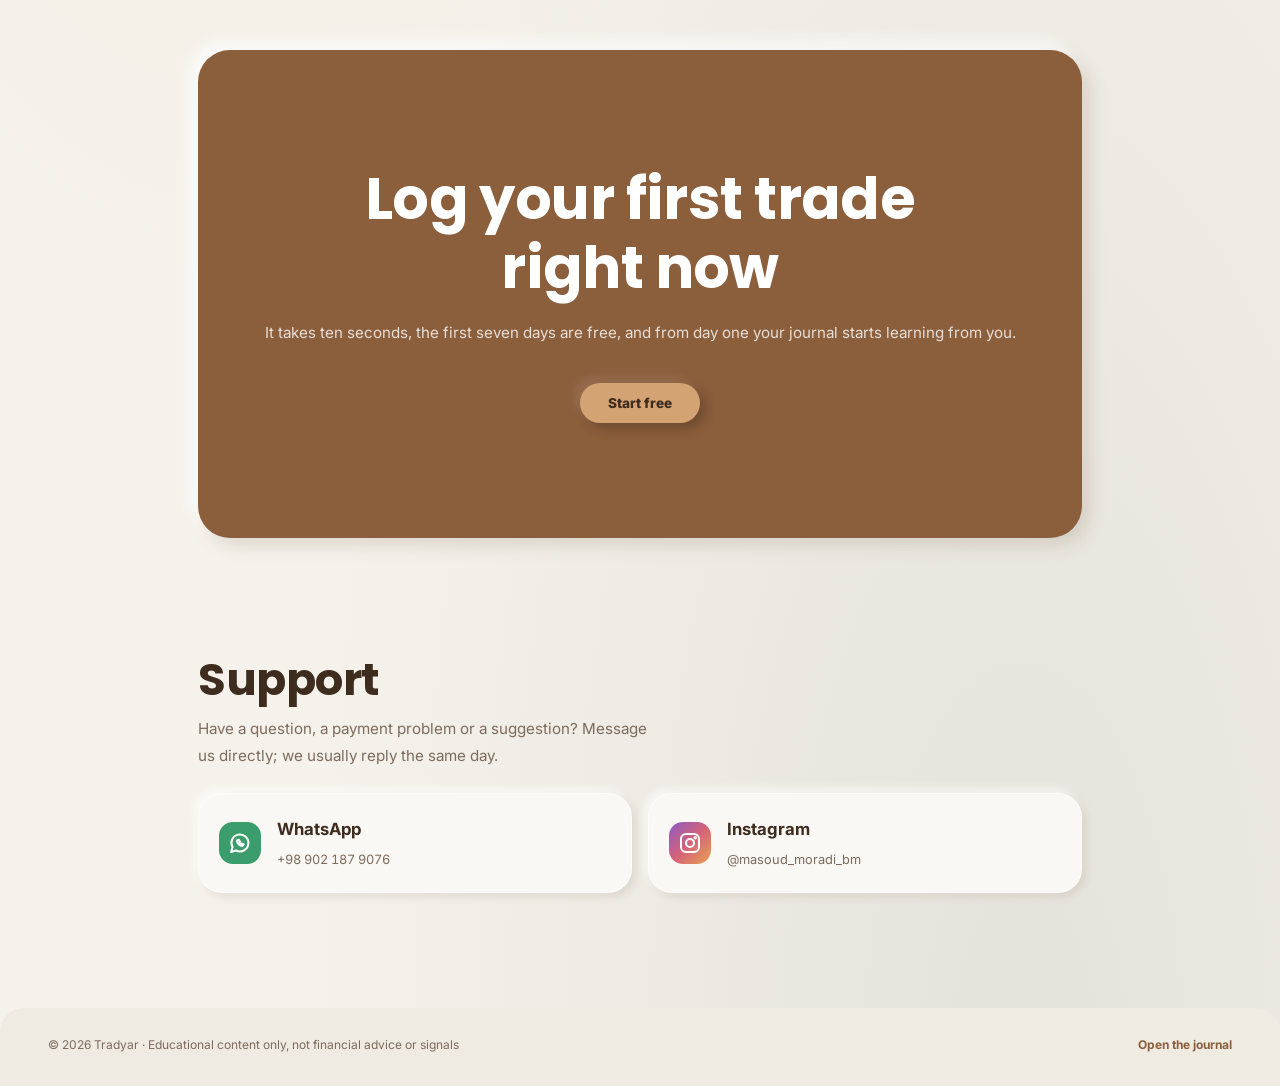
==== commit dd3e0f9f: "Add files via upload" ====
--- a/blog.html
+++ b/blog.html
@@ -1,18 +1,18 @@
 <!DOCTYPE html>
-<html lang="fa" dir="rtl">
+<html lang="en" dir="ltr">
 <head>
 <meta charset="UTF-8">
 <meta name="viewport" content="width=device-width, initial-scale=1, viewport-fit=cover">
 <meta name="theme-color" content="#F5F2EB">
-<meta name="description" content="وبلاگ Tradyar: آموزش کوتاه و کاربردی درباره‌ی ژورنال معاملاتی، R، حجم معامله، روان‌شناسی و قوانین پراپ‌فرم.">
-<meta property="og:title" content="وبلاگ Tradyar">
-<meta property="og:description" content="آموزش ژورنال‌نویسی و مدیریت ریسک برای معامله‌گران فارسی‌زبان.">
-<meta property="og:locale" content="fa_IR">
-<title>وبلاگ Tradyar | آموزش ژورنال‌نویسی و مدیریت ریسک</title>
+<meta name="description" content="Tradyar blog: short, practical lessons on trading journals, R, position size, psychology and prop firm rules.">
+<meta property="og:title" content="Tradyar Blog">
+<meta property="og:description" content="Journaling and risk management lessons for traders.">
+<meta property="og:locale" content="en_US">
+<title>Tradyar Blog | Trading journaling and risk management</title>
 <link rel="icon" href="data:image/svg+xml,%3Csvg xmlns='http://www.w3.org/2000/svg' viewBox='0 0 24 24'%3E%3Crect width='24' height='24' rx='6' fill='%238B5E3C'/%3E%3Cpath d='M6 16V9M12 18V6M18 15v-3' stroke='%23E8C9A6' stroke-width='2' stroke-linecap='round'/%3E%3C/svg%3E">
 <link rel="preconnect" href="https://fonts.googleapis.com">
 <link rel="preconnect" href="https://fonts.gstatic.com" crossorigin>
-<link href="https://fonts.googleapis.com/css2?family=Lalezar&family=Vazirmatn:wght@300;400;600;800&display=swap" rel="stylesheet">
+<link href="https://fonts.googleapis.com/css2?family=Inter:wght@300;400;600;800&family=Poppins:wght@600;700&display=swap" rel="stylesheet">
 <script>
 (function(){try{var t=localStorage.getItem('tradyar:blog-theme')||'system';var r=t==='system'?(matchMedia('(prefers-color-scheme: dark)').matches?'dark':'light'):t;document.documentElement.setAttribute('data-theme',r)}catch(e){document.documentElement.setAttribute('data-theme','light')}})();
 </script>
@@ -70,7 +70,7 @@
 section[id],header[id]{scroll-margin-top:88px}
 
 body{
-  font-family:'Vazirmatn',system-ui,sans-serif;
+  font-family:'Inter',system-ui,sans-serif;
   line-height:1.8;font-size:.95rem;color:var(--ink);
   background-color:var(--bg);
   background-image:
@@ -92,14 +92,14 @@
 :focus-visible{outline:3px solid var(--gold);outline-offset:3px;border-radius:8px}
 ::selection{background:rgba(212,163,115,.5)}
 
-.d{font-family:'Lalezar','Vazirmatn',sans-serif;font-weight:400;line-height:1.25}
+.d{font-family:'Poppins','Inter',sans-serif;font-weight:700;line-height:1.2;letter-spacing:-.01em}
 .n{font-variant-numeric:tabular-nums;direction:ltr;unicode-bidi:isolate;display:inline-block}
-h1.d{font-size:clamp(2.7rem,8.6vw,6.8rem);max-width:11ch}
+h1.d{font-size:clamp(2.4rem,7.4vw,6rem);max-width:12ch}
 h2.d{font-size:clamp(1.9rem,5vw,3.6rem);max-width:17ch}
 .lede{font-size:1.05rem;color:var(--muted);max-width:44ch;margin:24px 0 48px}
 
 .skip{
-  position:absolute;top:-40px;right:12px;background:var(--wood);color:#fff;
+  position:absolute;top:-40px;left:12px;background:var(--wood);color:#fff;
   padding:8px 16px;border-radius:0 0 12px 12px;z-index:200;font-weight:700;
 }
 .skip:focus{top:env(safe-area-inset-top,0px)}
@@ -108,7 +108,7 @@
 .btn{
   display:inline-block;padding:12px 28px;border-radius:50px;
   background:var(--gold);color:var(--ink);
-  font:800 .85rem 'Vazirmatn',sans-serif;
+  font:800 .85rem 'Inter',sans-serif;
   border:none;cursor:pointer;
   box-shadow:var(--shadow-clay-sm);
   transition:transform .3s var(--out), box-shadow .3s, background .35s, color .35s;
@@ -118,7 +118,7 @@
 .btn.s:hover{transform:translateY(-2px);box-shadow:6px 6px 12px rgba(160,140,120,.25), -6px -6px 12px rgba(255,255,255,.8)}
 
 
-.bar{position:fixed;top:0;right:0;height:3px;width:0;background:linear-gradient(90deg,var(--gold),var(--wood));z-index:100;border-radius:3px;transition:width .1s linear}
+.bar{position:fixed;top:0;left:0;height:3px;width:0;background:linear-gradient(90deg,var(--gold),var(--wood));z-index:100;border-radius:3px;transition:width .1s linear}
 
 
 .nav{
@@ -156,7 +156,7 @@
 }
 .theme-toggle::before{
   content:"";
-  position:absolute;top:4px;right:4px;
+  position:absolute;top:4px;left:4px;
   width:24px;height:24px;border-radius:50%;
   background:var(--gold);
   box-shadow:var(--shadow-clay-sm);
@@ -164,12 +164,12 @@
   z-index:1;
 }
 [data-theme="dark"] .theme-toggle::before{
-  transform:translateX(-32px);
+  transform:translateX(32px);
   background:var(--wood);
 }
 .theme-toggle svg{position:relative;z-index:2;width:14px;height:14px;color:var(--muted);transition:color .3s}
-.theme-toggle .sun{margin-right:5px;margin-left:auto}
-.theme-toggle .moon{margin-left:5px;margin-right:auto}
+.theme-toggle .sun{margin-left:5px;margin-right:auto}
+.theme-toggle .moon{margin-right:5px;margin-left:auto}
 
 
 .theme-mode{
@@ -179,7 +179,7 @@
 .theme-mode button{
   border:none;background:transparent;cursor:pointer;
   padding:5px 10px;border-radius:50px;
-  font:700 .7rem 'Vazirmatn',sans-serif;color:var(--muted);
+  font:700 .7rem 'Inter',sans-serif;color:var(--muted);
   transition:background .3s,color .3s;
 }
 .theme-mode button[aria-pressed="true"]{
@@ -190,12 +190,12 @@
 .jl{margin-top:20px}
 .ji{display:grid;grid-template-columns:54px 1fr 30px;gap:26px;align-items:center;padding:32px 24px;background:var(--surface);border-radius:var(--radius-md);margin-bottom:16px;box-shadow:var(--shadow-clay-sm);border:1px solid var(--border-soft);transition:transform .3s var(--out), box-shadow .3s, background .35s}
 .ji:hover{transform:translateY(-4px);box-shadow:10px 10px 20px rgba(160,140,120,.25), -10px -10px 20px rgba(255,255,255,.8)}
-.jnum{font:400 2rem 'Lalezar',sans-serif;color:var(--muted)}
+.jnum{font:700 2rem 'Poppins',sans-serif;color:var(--muted)}
 .ji small{font-weight:800;font-size:.75rem;background:var(--gold);color:var(--ink);padding:1px 10px;border-radius:6px}
 .ji h3{font-size:1.4rem;font-weight:800;line-height:1.5;margin:8px 0 4px;color:var(--ink)}
 .ji p{color:var(--muted);font-size:.85rem;max-width:60ch}
 .ar2{color:var(--muted);transition:transform .35s var(--out),color .3s}
-.ji:hover .ar2{color:var(--wood);transform:translateX(-6px)}
+.ji:hover .ar2{color:var(--wood);transform:translateX(6px)}
 
 .cta{text-align:center;padding:var(--sec) var(--g);margin:var(--sec) var(--g) 0;background:var(--wood);border-radius:var(--radius-lg);box-shadow:var(--shadow-clay);color:#fff;transition:background .35s}
 .cta h2{margin:0 auto 16px;color:#fff}
@@ -226,16 +226,16 @@
 .art h1{font-size:clamp(1.9rem,5.4vw,3.4rem);max-width:18ch;margin:10px 0 14px}
 .art .meta{display:flex;gap:14px;flex-wrap:wrap;align-items:center;color:var(--muted);font-size:.8rem;margin-bottom:30px}
 .art .meta small{font-weight:800;background:var(--gold);color:var(--ink);padding:1px 10px;border-radius:6px}
-.art .meta button{border:none;background:var(--surface-2);color:var(--muted);font:600 .75rem 'Vazirmatn',sans-serif;padding:4px 14px;border-radius:50px;cursor:pointer;box-shadow:var(--shadow-clay-sm)}
+.art .meta button{border:none;background:var(--surface-2);color:var(--muted);font:600 .75rem 'Inter',sans-serif;padding:4px 14px;border-radius:50px;cursor:pointer;box-shadow:var(--shadow-clay-sm)}
 .body{max-width:42em;font-size:1rem;line-height:2.05}
 .body p{margin:0 0 16px}
 .body h3{font-size:1.35rem;font-weight:800;margin:34px 0 8px;line-height:1.6}
-.body ul{list-style:disc;margin:0 0 18px;padding:0 22px 0 0}
+.body ul{list-style:disc;margin:0 0 18px;padding:0 0 0 22px}
 .body li{margin-bottom:6px}
-.eg{background:var(--surface);border-radius:var(--radius-md);padding:16px 20px;margin:20px 0;box-shadow:var(--shadow-clay-sm);border-right:4px solid var(--gold);font-size:.95rem}
+.eg{background:var(--surface);border-radius:var(--radius-md);padding:16px 20px;margin:20px 0;box-shadow:var(--shadow-clay-sm);border-left:4px solid var(--gold);font-size:.95rem}
 .eg b{color:var(--wood)}
 .body table{width:100%;border-collapse:collapse;margin:18px 0;font-size:.95rem}
-.body th,.body td{padding:9px 10px;border-bottom:1px solid rgba(160,140,120,.25);text-align:right}
+.body th,.body td{padding:9px 10px;border-bottom:1px solid rgba(160,140,120,.25);text-align:left}
 .body th{color:var(--muted);font-weight:600}
 .num{font-variant-numeric:tabular-nums;direction:ltr;unicode-bidi:isolate;display:inline-block}
 .next{display:block;margin-top:34px;color:var(--muted);font-size:.8rem}
@@ -257,41 +257,153 @@
 
 .skip{top:-90px}
 .ch{display:flex;gap:8px;flex-wrap:wrap}
-.ch button{padding:7px 18px;border-radius:50px;border:none;background:var(--surface-2);color:var(--muted);font:600 .8rem 'Vazirmatn',sans-serif;cursor:pointer;box-shadow:var(--shadow-clay-sm);transition:all .2s}
+.ch button{padding:7px 18px;border-radius:50px;border:none;background:var(--surface-2);color:var(--muted);font:600 .8rem 'Inter',sans-serif;cursor:pointer;box-shadow:var(--shadow-clay-sm);transition:all .2s}
 .ch button:hover{background:var(--surface);color:var(--wood)}
 .ch button[aria-pressed="true"]{background:var(--wood);color:#fff;box-shadow:inset 2px 2px 4px rgba(0,0,0,.1),inset -2px -2px 4px rgba(255,255,255,.1)}
 @media(max-width:860px){.ji{grid-template-columns:34px 1fr 22px;gap:14px;padding:24px 16px}.ji h3{font-size:1.15rem}.cta{border-radius:var(--radius-md)}}
 @media(max-width:620px){.theme-mode{display:none}.nav{gap:10px}.links{gap:16px}.brand{font-size:1.25rem}.mark{width:30px;height:30px}}
 
+
+/* Language switch (same look as the theme switch) */
+.lang-toggle{position:relative;width:64px;height:32px;border-radius:50px;border:none;cursor:pointer;background:var(--surface-2);box-shadow:var(--shadow-clay-inset);display:inline-flex;align-items:center;padding:0 4px;direction:ltr;font:800 .68rem 'Inter',sans-serif;letter-spacing:.02em;transition:background .35s}
+.lang-toggle::before{content:"";position:absolute;top:4px;left:4px;width:26px;height:24px;border-radius:50px;background:var(--gold);box-shadow:var(--shadow-clay-sm);transition:transform .4s var(--out);z-index:1}
+html[lang="fa"] .lang-toggle::before{transform:translateX(28px)}
+.lang-toggle span{position:relative;z-index:2;flex:1;text-align:center;color:var(--muted);transition:color .3s}
+html[lang="en"] .lang-toggle span:first-child,html[lang="fa"] .lang-toggle span:last-child{color:var(--ink)}
+html[dir="rtl"] .ar2{transform:scaleX(-1)}
+html[dir="rtl"] .ji:hover .ar2{transform:scaleX(-1) translateX(6px)}
+/* ===== Persian (RTL) overrides ===== */
+html[dir="rtl"] body { font-family: 'Vazirmatn',system-ui,sans-serif; }
+html[dir="rtl"] .d { font-family: 'Lalezar','Vazirmatn',sans-serif; font-weight: 400; line-height: 1.25; letter-spacing: initial; }
+html[dir="rtl"] h1.d { font-size: clamp(2.7rem,8.6vw,6.8rem); max-width: 11ch; }
+html[dir="rtl"] .skip { right: 12px; left: auto; }
+html[dir="rtl"] .btn { font: 800 .85rem 'Vazirmatn',sans-serif; }
+html[dir="rtl"] .bar { right: 0; left: auto; }
+html[dir="rtl"] .theme-toggle::before { right: 4px; left: auto; }
+[data-theme="dark"][dir="rtl"] .theme-toggle::before { transform: translateX(-32px); }
+html[dir="rtl"] .theme-toggle .sun { margin-right: 5px; margin-left: auto; }
+html[dir="rtl"] .theme-toggle .moon { margin-left: 5px; margin-right: auto; }
+html[dir="rtl"] .theme-mode button { font: 700 .7rem 'Vazirmatn',sans-serif; }
+html[dir="rtl"] .jnum { font: 400 2rem 'Lalezar',sans-serif; }
+html[dir="rtl"] .art .meta button { font: 600 .75rem 'Vazirmatn',sans-serif; }
+html[dir="rtl"] .body ul { padding: 0 22px 0 0; }
+html[dir="rtl"] .eg { border-right: 4px solid var(--gold); border-left: none; }
+html[dir="rtl"] .body th, html[dir="rtl"] .body td { text-align: right; }
+html[dir="rtl"] .ch button { font: 600 .8rem 'Vazirmatn',sans-serif; }
+
+/* ===== Header: big wordmark, language + theme switches, kebab menu on phones ===== */
+.nav .btn.s{display:inline-block;padding:9px 20px;font-size:.78rem}
+.links{gap:22px;font-size:.84rem}
+.kebab-wrap{position:relative;display:none}
+.kebab{width:36px;height:36px;border-radius:50%;border:none;background:var(--surface-2);box-shadow:var(--shadow-clay-sm);color:var(--wood);display:grid;place-items:center;cursor:pointer}
+.kebab svg{width:20px;height:20px}
+.menu{display:none;position:absolute;top:calc(100% + 10px);inset-inline-end:0;min-width:176px;padding:6px;border-radius:18px;background:var(--surface-2);box-shadow:0 14px 34px rgba(0,0,0,.2),var(--shadow-clay-sm);z-index:130}
+.menu.open{display:block}
+.menu a{display:block;padding:11px 16px;border-radius:12px;font-weight:700;font-size:.9rem;color:inherit}
+.menu a:hover,.menu a:focus-visible{background:var(--gold);color:var(--ink)}
+html[dir="rtl"] .menu a{font-family:'Vazirmatn',sans-serif}
+@media(max-width:620px){
+  .nav{--g:16px;flex-wrap:nowrap;gap:8px;align-items:center}
+  .mark{display:none}
+  .brand{font-size:1.75rem}
+  .links,.nav .btn.s{display:none}
+  .kebab-wrap{display:block}
+  .nav-actions{gap:8px}
+  .theme-toggle,.lang-toggle{width:52px;height:30px}
+  .theme-toggle::before{width:22px;height:22px;top:4px}
+  [data-theme="dark"] .theme-toggle::before{transform:translateX(22px)}
+  [data-theme="dark"][dir="rtl"] .theme-toggle::before{transform:translateX(-22px)}
+  .theme-toggle svg{width:13px;height:13px}
+  .lang-toggle{font-size:.64rem}
+  .lang-toggle::before{width:24px;height:22px;top:4px}
+  html[lang="fa"] .lang-toggle::before{transform:translateX(20px)}
+}
 </style>
 </head>
 <body>
-<a href="#/" class="skip">پرش به محتوا</a>
+<a href="#/" class="skip" data-t="skip">Skip to content</a>
 <div class="bar" id="bar" aria-hidden="true"></div>
-<nav class="nav" id="nav" aria-label="ناوبری اصلی">
-  <a href="#/" class="brand" aria-label="وبلاگ Tradyar"><span class="mark" aria-hidden="true">
+<nav class="nav" id="nav" aria-label="Main navigation" data-tl="nav">
+  <a href="#/" class="brand" aria-label="Tradyar Blog" data-tl="brand"><span class="mark" aria-hidden="true">
       <svg viewBox="0 0 24 24" fill="none" stroke="currentColor" stroke-width="2" stroke-linecap="round">
         <line x1="5" y1="6" x2="5" y2="19"/><rect x="3" y="10" width="4" height="6" rx="1" fill="currentColor"/>
         <line x1="12" y1="3" x2="12" y2="16"/><rect x="10" y="6" width="4" height="9" rx="1" fill="currentColor"/>
         <line x1="19" y1="5" x2="19" y2="17"/><rect x="17" y="7" width="4" height="5" rx="1" fill="currentColor"/>
       </svg>
     </span><span class="d">Trad<i>yar</i></span></a>
-  <ul class="links"><li><a href="#/" data-r="home">مقاله‌ها</a></li><li><a href="#/support" data-r="support">پشتیبانی</a></li></ul>
+  <ul class="links"><li><a href="#/support" data-r="support" data-t="support">Support</a></li><li><a href="./" data-t="login">Log in</a></li></ul>
   <div class="nav-actions">
-    <div class="theme-mode" role="group" aria-label="حالت تم">
-      <button type="button" data-theme-set="light" aria-pressed="false" title="روشن">☀</button>
-      <button type="button" data-theme-set="system" aria-pressed="true" title="سیستم">◐</button>
-      <button type="button" data-theme-set="dark" aria-pressed="false" title="تاریک">🌙</button>
+    <div class="theme-mode" role="group" aria-label="Theme mode">
+      <button type="button" data-theme-set="light" aria-pressed="false" title="Light">☀</button>
+      <button type="button" data-theme-set="system" aria-pressed="true" title="System">◐</button>
+      <button type="button" data-theme-set="dark" aria-pressed="false" title="Dark">🌙</button>
     </div>
-    <button type="button" class="theme-toggle" id="themeToggle" aria-label="تغییر تم"><svg class="sun" viewBox="0 0 24 24" fill="none" stroke="currentColor" stroke-width="2" stroke-linecap="round" aria-hidden="true"><circle cx="12" cy="12" r="4"/><line x1="12" y1="2" x2="12" y2="4"/><line x1="12" y1="20" x2="12" y2="22"/><line x1="2" y1="12" x2="4" y2="12"/><line x1="20" y1="12" x2="22" y2="12"/></svg><svg class="moon" viewBox="0 0 24 24" fill="none" stroke="currentColor" stroke-width="2" stroke-linecap="round" stroke-linejoin="round" aria-hidden="true"><path d="M21 12.79A9 9 0 1 1 11.21 3 7 7 0 0 0 21 12.79z"/></svg></button>
-    <a href="./" class="btn s">ورود به ژورنال</a>
+    <button type="button" class="lang-toggle" id="langToggle" aria-label="Language" data-tl="langAria"><span>EN</span><span>FA</span></button>
+    <button type="button" class="theme-toggle" id="themeToggle" aria-label="Toggle theme" data-tl="toggleTheme"><svg class="sun" viewBox="0 0 24 24" fill="none" stroke="currentColor" stroke-width="2" stroke-linecap="round" aria-hidden="true"><circle cx="12" cy="12" r="4"/><line x1="12" y1="2" x2="12" y2="4"/><line x1="12" y1="20" x2="12" y2="22"/><line x1="2" y1="12" x2="4" y2="12"/><line x1="20" y1="12" x2="22" y2="12"/></svg><svg class="moon" viewBox="0 0 24 24" fill="none" stroke="currentColor" stroke-width="2" stroke-linecap="round" stroke-linejoin="round" aria-hidden="true"><path d="M21 12.79A9 9 0 1 1 11.21 3 7 7 0 0 0 21 12.79z"/></svg></button>
+    <a href="./" class="btn s" data-t="signup">Sign up</a>
+    <div class="kebab-wrap">
+      <button type="button" class="kebab" id="kebab" aria-label="Menu" aria-haspopup="true" aria-expanded="false" data-tl="menu"><svg viewBox="0 0 24 24" fill="currentColor" aria-hidden="true"><circle cx="12" cy="5" r="1.9"/><circle cx="12" cy="12" r="1.9"/><circle cx="12" cy="19" r="1.9"/></svg></button>
+      <div class="menu" id="menu" role="menu">
+        <a href="#/support" role="menuitem" data-t="support">Support</a>
+        <a href="./" role="menuitem" data-t="signup">Sign up</a>
+        <a href="./" role="menuitem" data-t="login">Log in</a>
+      </div>
+    </div>
   </div>
 </nav>
 <main id="app"></main>
-<footer class="ft"><span>© ۱۴۰۵ Tradyar · مطالب آموزشی است و مشاوره‌ی مالی یا سیگنال نیست</span><span><a href="./">ورود به ژورنال</a></span></footer>
+<footer class="ft"><span data-t="foot">© 2026 Tradyar · Educational content only, not financial advice or signals</span><span><a href="./" data-t="open">Open the journal</a></span></footer>
 <script>
 (()=>{'use strict';
-const POSTS=[
+const POSTS_EN=[
+{slug:'why-journal',cat:'Journaling',date:'Nov 2026',min:4,title:'Why you can\'t become a trader without a journal',sum:'Memory fools you. A journal is the only way to see your real patterns.',
+body:`<p>Most traders think they know how they trade. Then they see the real numbers, and it turns out to be something else. Memory keeps big wins vivid and repeated losses faint.</p>
+<h3>What does a journal show you?</h3>
+<ul><li>Which symbol, session and strategy actually make you money, and which only feel good.</li><li>What state usually comes before your biggest losses: revenge, rushing, fatigue or FOMO.</li><li>Whether you follow your plan, or only think you do.</li></ul>
+<div class="eg"><b>Example:</b> A trader believed gold was their strongest symbol. After logging 60 trades, they saw that 70% of their losses came from the Asian session on gold. Dropping that one session changed their month.</div>
+<h3>What should you log?</h3>
+<p>Less than you think: symbol, direction, entry, stop, exit, size, risk percent, strategy and one sentence about your state of mind. A journal that is hard to fill in gets abandoned after two weeks.</p>
+<h3>When should you review?</h3>
+<p>Once a week, for ten minutes. Instead of replaying every trade, ask three questions: What was my best pattern this week? What was my most repeated mistake? How do I change just one thing next week?</p>`},
+
+{slug:'r-multiple',cat:'Risk management',date:'Nov 2026',min:5,title:'What is R, and why does it matter more than dollar profit?',sum:'A $200 gain on a $1,000 account is not the same as a $200 gain on a $10,000 account. R solves this.',
+body:`<p>R is a unit that measures profit and loss in terms of the risk taken on that trade, instead of dollars. If you risked $100 on a trade, that $100 becomes "1R".</p>
+<div class="eg"><b>Example:</b> Risk <span class="num">$100</span>. A profit of <span class="num">$250</span> is <span class="num">+2.5R</span>. A full loss is <span class="num">-1R</span>.</div>
+<h3>Why is R better than dollars?</h3>
+<p>Because it makes trades with different risk sizes comparable. A trade that made <span class="num">+3R</span> with small risk was executed better than one that made <span class="num">+0.5R</span> with large risk, even if the second one made more dollars.</p>
+<h3>Expectancy</h3>
+<p>The average R per trade over the long run. The formula is simple:</p>
+<div class="eg num" style="direction:ltr;text-align:left">Expectancy = (Win% × Avg Win R) − (Loss% × Avg Loss R)</div>
+<p>If 40% of trades win with an average of <span class="num">2R</span> and 60% lose with an average of <span class="num">1R</span>: <span class="num">0.4×2 − 0.6×1 = +0.2R</span> per trade. You can be profitable even with a 40% win rate.</p>
+<p>In Tradyar, each trade's R is calculated from the risk percent logged on that trade, not from a fixed number.</p>`},
+
+{slug:'position-size',cat:'Risk management',date:'Nov 2026',min:5,title:'How to calculate position size: formula and example',sum:'Decide your dollar risk first, then work out the size from the stop distance; not the other way around.',
+body:`<p>A common mistake is to pick the lot size first and then place the stop wherever it "fits". The right way is the opposite: fix the risk, and adjust the size to the stop distance.</p>
+<h3>Three steps</h3>
+<ul><li>Dollar risk = balance × risk percent</li><li>Write the stop distance in pips (or points).</li><li>Size = dollar risk ÷ (stop distance × value of one pip per lot)</li></ul>
+<div class="eg"><b>EURUSD example:</b> Balance <span class="num">$10,000</span>, 1% risk means <span class="num">$100</span>. The stop is <span class="num">50</span> pips and one pip is worth <span class="num">$10</span> per lot.<br>Size = <span class="num">100 ÷ (50 × 10) = 0.20</span> lots.</div>
+<h3>Pairs without the dollar</h3>
+<p>In pairs like GBPJPY or CADNZD, profit is paid in the second currency, and converting it to dollars needs that currency's rate. That is why the pip value changes with the live price. For these pairs, Tradyar asks you for the conversion rate so the number is exact.</p>
+<p>Reminder: contract size and pip value for gold, indices and crypto differ between brokers; compare any calculator with your own platform before relying on it.</p>`},
+
+{slug:'prop-drawdown',cat:'Prop firms',date:'Nov 2026',min:5,title:'Drawdown in prop firms: why most challenges fail here',sum:'Daily loss, total drawdown, and static vs trailing: read this before buying a challenge.',
+body:`<p>Most people who fail a prop challenge don't fail because of a bad strategy; they fail because they break a drawdown rule. Every firm's rules differ and may change, so always read that firm's official text. The concepts, though, are shared.</p>
+<h3>Three rules you must know exactly</h3>
+<ul><li><b>Maximum daily loss:</b> the loss limit within a single day. Ask: is it based on the start-of-day balance, or on equity (including open trades)?</li><li><b>Maximum total drawdown:</b> the allowed drop from the initial capital.</li><li><b>Static or trailing:</b> in trailing mode, the drawdown limit rises as your equity rises, and your safety margin shrinks.</li></ul>
+<h3>Why losses are heavier than you think</h3>
+<table><tr><th>Loss</th><th>Gain needed to recover</th></tr><tr><td class="num">10%</td><td class="num">11.1%</td></tr><tr><td class="num">20%</td><td class="num">25%</td></tr><tr><td class="num">50%</td><td class="num">100%</td></tr></table>
+<p>So the most practical defense is risking less than the limits; for example, if the allowed daily loss is 5%, set your personal limit at 2–3% so one bad day can't take your account.</p>
+<p>In Tradyar, you can enter the prop rules for each account and get alerts when you reach 50%, 75% and 90% of the limit.</p>`},
+{slug:'emotions',cat:'Psychology',date:'Nov 2026',min:4,title:'How to log fear and greed in your journal',sum:'You can\'t remove emotion, but you can see where and how often it changes your decisions.',
+body:`<p>Most trading mistakes don't come from bad analysis; they come from the moment your state of mind gets ahead of your plan. What isn't logged isn't seen, and what isn't seen gets repeated.</p>
+<h3>Three states worth logging</h3>
+<ul><li><b>Fear:</b> closing a healthy trade early, or not moving your stop because of worry.</li><li><b>Greed:</b> increasing size after a few wins, or not closing at the target.</li><li><b>Revenge:</b> an immediate trade after a loss to win it back.</li></ul>
+<h3>How to log it</h3>
+<p>After each trade, add just one tag: what state was I in, and was I following the plan? After 20–30 trades, compare the stats: your average R when you were calm versus when you were rushing.</p>
+<div class="eg"><b>A common result:</b> trades tagged "revenge" usually have the worst R. When the number is in front of you, deciding "no more today" gets easier.</div>
+<p>In Tradyar, you can log the emotion, execution quality and plan adherence for each trade, and see stats based on them later.</p>`}
+];
+const POSTS_FA=[
 {slug:'why-journal',cat:'ژورنال‌نویسی',date:'آبان ۱۴۰۵',min:4,title:'چرا بدون ژورنال، معامله‌گر نمی‌شوی؟',sum:'حافظه تو را گول می‌زند. ژورنال یگانه راه دیدن الگوهای واقعی خودت است.',
 body:`<p>بیشتر معامله‌گرها فکر می‌کنند می‌دانند چطور معامله می‌کنند. وقتی آمار واقعی را می‌بینند، چیز دیگری درمی‌آید. حافظه سودهای بزرگ را پررنگ و ضررهای تکراری را کم‌رنگ نگه می‌دارد.</p>
 <h3>ژورنال چه چیزهایی را نشان می‌دهد؟</h3>
@@ -340,11 +452,22 @@
 <p>در Tradyar برای هر معامله می‌توانی احساس، کیفیت اجرا و رعایت پلن را ثبت کنی و بعداً بر اساس آن‌ها آمار ببینی.</p>`}
 ];
 const $=(s,r=document)=>r.querySelector(s),$$=(s,r=document)=>[...r.querySelectorAll(s)];
-const fa=n=>Number(n).toLocaleString('fa'),root=document.documentElement,app=$('#app');
+let fa=n=>Number(n).toLocaleString('en');const root=document.documentElement,app=$('#app');
 const WA='989021879076',IG='masoud_moradi_bm';
 const ICON_WA='<svg viewBox="0 0 24 24" fill="none" stroke="currentColor" stroke-width="2" stroke-linecap="round" stroke-linejoin="round" aria-hidden="true"><path d="M3 21l1.6-4.7A8.5 8.5 0 1 1 8 19.5z"/><path d="M9 9.5c0 3 2.5 5.5 5.5 5.5l1.2-1.5-2-1-1 .7a3.5 3.5 0 0 1-1.4-1.4l.7-1-1-2z"/></svg>',ICON_IG='<svg viewBox="0 0 24 24" fill="none" stroke="currentColor" stroke-width="2" stroke-linecap="round" stroke-linejoin="round" aria-hidden="true"><rect x="3" y="3" width="18" height="18" rx="5"/><circle cx="12" cy="12" r="4"/><circle cx="17.2" cy="6.8" r=".8" fill="currentColor"/></svg>';
-const ARROW='<svg class="ar2" width="22" height="22" viewBox="0 0 24 24" fill="none" stroke="currentColor" stroke-width="2" stroke-linecap="round" stroke-linejoin="round" aria-hidden="true"><line x1="19" y1="12" x2="5" y2="12"/><polyline points="12 19 5 12 12 5"/></svg>';
-/* تم */
+const ARROW='<svg class="ar2" width="22" height="22" viewBox="0 0 24 24" fill="none" stroke="currentColor" stroke-width="2" stroke-linecap="round" stroke-linejoin="round" aria-hidden="true"><line x1="5" y1="12" x2="19" y2="12"/><polyline points="12 5 19 12 12 19"/></svg>';
+const I18N={
+en:{dir:'ltr',num:'en',all:'All',homeTitle:'Tradyar Blog | Trading journaling and risk management',copied:'Copied',copyfail:'Copy the link from the address bar',posts:POSTS_EN,st:{"skip": "Skip to content", "nav": "Main navigation", "brand": "Tradyar Blog", "articles": "Articles", "support": "Support", "toggleTheme": "Toggle theme", "open": "Open the journal", "foot": "© 2026 Tradyar · Educational content only, not financial advice or signals", "langAria": "Language", "login": "Log in", "signup": "Sign up", "menu": "Menu"},
+ support:`<section class="sup rv" id="support"><h2 class="d">Support</h2><p>Have a question, a payment problem or a suggestion? Message us directly; we usually reply the same day.</p><div class="scs"><a class="sbtn wa" href="https://wa.me/${WA}" target="_blank" rel="noopener">${ICON_WA}<div><b>WhatsApp</b><small class="n">+98 902 187 9076</small></div></a><a class="sbtn ig" href="https://instagram.com/${IG}" target="_blank" rel="noopener">${ICON_IG}<div><b>Instagram</b><small class="n">@${IG}</small></div></a></div></section>`,cta:`<section class="cta rv"><h2 class="d">Log your first trade right now</h2><p>It takes ten seconds, the first seven days are free, and from day one your journal starts learning from you.</p><a href="./" class="btn">Start free</a></section>`,
+ item:(p,i)=>`<a href="#/${p.slug}" class="ji rv"><span class="jnum">${fa(i+1)}</span><div><small>${p.cat}</small><h3>${p.title}</h3><p>${p.sum}</p><div class="mt"><span>${p.date}</span><span>${fa(p.min)} min read</span></div></div>${ARROW}</a>`,
+ home:()=>`<header class="hero"><h1 class="d">From the trading world</h1><p class="lede">Short, practical articles on journaling, R, position size, psychology and prop firm rules.</p><div class="ch" role="group" aria-label="Categories">${CATS.map(c=>`<button type="button" data-cat="${c}" aria-pressed="${c===cat}">${c}</button>`).join('')}</div></header><div class="jl" id="jl">${listHTML()}</div>${ctaHTML}${supportHTML}`,
+ post:(p,n)=>`<article class="art"><a class="back" href="#/">← All articles</a><div class="meta"><small>${p.cat}</small><span>${p.date}</span><span>${fa(p.min)} min read</span><button id="cp" type="button">Copy link</button></div><h1 class="d">${p.title}</h1><div class="body">${p.body}</div><a class="next" href="#/${n.slug}">Next article<b>${n.title}</b></a></article>${ctaHTML}${supportHTML}`},
+fa:{dir:'rtl',num:'fa',all:'همه',homeTitle:'وبلاگ Tradyar | آموزش ژورنال‌نویسی و مدیریت ریسک',copied:'کپی شد',copyfail:'لینک را از نوار آدرس بردار',posts:POSTS_FA,st:{"skip": "پرش به محتوا", "nav": "ناوبری اصلی", "brand": "وبلاگ Tradyar", "articles": "مقاله‌ها", "support": "پشتیبانی", "toggleTheme": "تغییر تم", "open": "ورود به ژورنال", "foot": "© ۱۴۰۵ Tradyar · مطالب آموزشی است و مشاوره‌ی مالی یا سیگنال نیست", "langAria": "زبان", "login": "ورود", "signup": "ثبت نام", "menu": "منو"},
+ support:`<section class="sup rv" id="support"><h2 class="d">پشتیبانی</h2><p>سؤال، مشکل پرداخت یا پیشنهاد داری؟ مستقیم پیام بده؛ معمولاً همان روز جواب می‌دهیم.</p><div class="scs"><a class="sbtn wa" href="https://wa.me/${WA}" target="_blank" rel="noopener">${ICON_WA}<div><b>واتساپ</b><small class="n">+98 902 187 9076</small></div></a><a class="sbtn ig" href="https://instagram.com/${IG}" target="_blank" rel="noopener">${ICON_IG}<div><b>اینستاگرام</b><small class="n">@${IG}</small></div></a></div></section>`,cta:`<section class="cta rv"><h2 class="d">اولین معامله‌ات را همین حالا ثبت کن</h2><p>ده ثانیه وقت می‌گیرد، هفت روز اول رایگان است و از همان روز ژورنالت از تو یاد می‌گیرد.</p><a href="./" class="btn">شروع رایگان</a></section>`,
+ item:(p,i)=>`<a href="#/${p.slug}" class="ji rv"><span class="jnum">${fa(i+1)}</span><div><small>${p.cat}</small><h3>${p.title}</h3><p>${p.sum}</p><div class="mt"><span>${p.date}</span><span>${fa(p.min)} دقیقه مطالعه</span></div></div>${ARROW}</a>`,
+ home:()=>`<header class="hero"><h1 class="d">از دنیای معامله‌گری</h1><p class="lede">مقاله‌های کوتاه و عملی درباره‌ی ژورنال، R، حجم معامله، روان‌شناسی و قوانین پراپ‌فرم.</p><div class="ch" role="group" aria-label="دسته‌بندی">${CATS.map(c=>`<button type="button" data-cat="${c}" aria-pressed="${c===cat}">${c}</button>`).join('')}</div></header><div class="jl" id="jl">${listHTML()}</div>${ctaHTML}${supportHTML}`,
+ post:(p,n)=>`<article class="art"><a class="back" href="#/">→ همه‌ی مقاله‌ها</a><div class="meta"><small>${p.cat}</small><span>${p.date}</span><span>${fa(p.min)} دقیقه مطالعه</span><button id="cp" type="button">کپی لینک</button></div><h1 class="d">${p.title}</h1><div class="body">${p.body}</div><a class="next" href="#/${n.slug}">مقاله‌ی بعدی<b>${n.title}</b></a></article>${ctaHTML}${supportHTML}`}};
+/* Theme */
 const KEY='tradyar:blog-theme',mq=matchMedia('(prefers-color-scheme: dark)');let mode='system';try{mode=localStorage.getItem(KEY)||'system'}catch(e){}
 function applyTheme(m){const t=m==='system'?(mq.matches?'dark':'light'):m;root.setAttribute('data-theme',t);$$('[data-theme-set]').forEach(b=>b.setAttribute('aria-pressed',b.dataset.themeSet===m));const mc=$('meta[name="theme-color"]');if(mc)mc.setAttribute('content',t==='dark'?'#1E1A16':'#F5F2EB')}
 function setTheme(m){mode=m;try{localStorage.setItem(KEY,m)}catch(e){}applyTheme(m)}
@@ -352,22 +475,19 @@
 $$('[data-theme-set]').forEach(b=>b.addEventListener('click',()=>setTheme(b.dataset.themeSet)));
 $('#themeToggle').addEventListener('click',()=>setTheme(root.getAttribute('data-theme')==='dark'?'light':'dark'));
 mq.addEventListener('change',()=>{if(mode==='system')applyTheme('system')});
-/* بخش‌های مشترک */
-const supportHTML=`<section class="sup rv" id="support"><h2 class="d">پشتیبانی</h2><p>سؤال، مشکل پرداخت یا پیشنهاد داری؟ مستقیم پیام بده؛ معمولاً همان روز جواب می‌دهیم.</p><div class="scs"><a class="sbtn wa" href="https://wa.me/${WA}" target="_blank" rel="noopener">${ICON_WA}<div><b>واتساپ</b><small class="n">+98 902 187 9076</small></div></a><a class="sbtn ig" href="https://instagram.com/${IG}" target="_blank" rel="noopener">${ICON_IG}<div><b>اینستاگرام</b><small class="n">@${IG}</small></div></a></div></section>`;
-const ctaHTML=`<section class="cta rv"><h2 class="d">اولین معامله‌ات را همین حالا ثبت کن</h2><p>ده ثانیه وقت می‌گیرد، هفت روز اول رایگان است و از همان روز ژورنالت از تو یاد می‌گیرد.</p><a href="./" class="btn">شروع رایگان</a></section>`;
-let cat='همه';
-const CATS=['همه',...new Set(POSTS.map(p=>p.cat))];
-function listHTML(){return POSTS.map((p,i)=>({p,i})).filter(x=>cat==='همه'||x.p.cat===cat).map(({p,i})=>`<a href="#/${p.slug}" class="ji rv"><span class="jnum">${fa(i+1)}</span><div><small>${p.cat}</small><h3>${p.title}</h3><p>${p.sum}</p><div class="mt"><span>${p.date}</span><span>${fa(p.min)} دقیقه مطالعه</span></div></div>${ARROW}</a>`).join('')}
+/* Shared sections */
+let supportHTML='',ctaHTML='',POSTS=POSTS_EN,CATS=[],cat='',L=I18N.en;
+function listHTML(){return POSTS.map((p,i)=>({p,i})).filter(x=>cat===L.all||x.p.cat===cat).map(({p,i})=>L.item(p,i)).join('')}
 function home(){
-  document.title='وبلاگ Tradyar | آموزش ژورنال‌نویسی و مدیریت ریسک';
-  app.innerHTML=`<header class="hero"><h1 class="d">از دنیای معامله‌گری</h1><p class="lede">مقاله‌های کوتاه و عملی درباره‌ی ژورنال، R، حجم معامله، روان‌شناسی و قوانین پراپ‌فرم.</p><div class="ch" role="group" aria-label="دسته‌بندی">${CATS.map(c=>`<button type="button" data-cat="${c}" aria-pressed="${c===cat}">${c}</button>`).join('')}</div></header><div class="jl" id="jl">${listHTML()}</div>${ctaHTML}${supportHTML}`;
+  document.title=L.homeTitle;
+  app.innerHTML=L.home();
   $$('[data-cat]').forEach(b=>b.addEventListener('click',()=>{cat=b.dataset.cat;$$('[data-cat]').forEach(x=>x.setAttribute('aria-pressed',x.dataset.cat===cat));$('#jl').innerHTML=listHTML();reveal()}));
 }
 function post(i){
   const p=POSTS[i],n=POSTS[(i+1)%POSTS.length];
   document.title=p.title+' | Tradyar';
-  app.innerHTML=`<article class="art"><a class="back" href="#/">→ همه‌ی مقاله‌ها</a><div class="meta"><small>${p.cat}</small><span>${p.date}</span><span>${fa(p.min)} دقیقه مطالعه</span><button id="cp" type="button">کپی لینک</button></div><h1 class="d">${p.title}</h1><div class="body">${p.body}</div><a class="next" href="#/${n.slug}">مقاله‌ی بعدی<b>${n.title}</b></a></article>${ctaHTML}${supportHTML}`;
-  $('#cp').onclick=e=>{const b=e.target,old=b.textContent;(navigator.clipboard?navigator.clipboard.writeText(location.href):Promise.reject()).then(()=>b.textContent='کپی شد',()=>b.textContent='لینک را از نوار آدرس بردار');setTimeout(()=>b.textContent=old,2200)};
+  app.innerHTML=L.post(p,n);
+  $('#cp').onclick=e=>{const b=e.target,old=b.textContent;(navigator.clipboard?navigator.clipboard.writeText(location.href):Promise.reject()).then(()=>b.textContent=L.copied,()=>b.textContent=L.copyfail);setTimeout(()=>b.textContent=old,2200)};
 }
 let io;
 function reveal(){if(!('IntersectionObserver' in window)){$$('.rv').forEach(e=>e.classList.add('vis'));return}io&&io.disconnect();io=new IntersectionObserver(es=>es.forEach(e=>{if(e.isIntersecting){e.target.classList.add('vis');io.unobserve(e.target)}}),{threshold:.12});$$('.rv:not(.vis)').forEach(e=>io.observe(e))}
@@ -381,6 +501,24 @@
 addEventListener('hashchange',route);
 const nav=$('#nav'),bar=$('#bar');
 addEventListener('scroll',()=>{const h=root;nav.classList.toggle('sc',scrollY>20);bar.style.width=(h.scrollTop/Math.max(1,h.scrollHeight-h.clientHeight)*100)+'%'},{passive:true});
+/* Language (shares the "tradyar-lang" key with the main app) */
+const LKEY='tradyar-lang';let lang='en';try{lang=localStorage.getItem(LKEY)==='fa'?'fa':'en'}catch(e){}
+let fontsOn=false;function addFonts(){if(fontsOn)return;fontsOn=true;const l=document.createElement('link');l.rel='stylesheet';l.href='https://fonts.googleapis.com/css2?family=Lalezar&family=Vazirmatn:wght@300;400;600;800&display=swap';document.head.appendChild(l)}
+function applyLang(l){
+  lang=l;L=I18N[l];POSTS=L.posts;fa=n=>Number(n).toLocaleString(L.num);
+  root.lang=l;root.dir=L.dir;supportHTML=L.support;ctaHTML=L.cta;
+  CATS=[L.all,...new Set(POSTS.map(p=>p.cat))];cat=L.all;
+  $$('[data-t]').forEach(e=>{e.textContent=L.st[e.dataset.t]});
+  $$('[data-tl]').forEach(e=>e.setAttribute('aria-label',L.st[e.dataset.tl]));
+  if(l==='fa')addFonts();
+}
+function setLang(l){lang=l;try{localStorage.setItem(LKEY,l)}catch(e){}applyLang(l);route()}
+$('#langToggle').addEventListener('click',()=>setLang(lang==='fa'?'en':'fa'));
+applyLang(lang);
+const kb=$('#kebab'),mn=$('#menu');
+kb.addEventListener('click',e=>{e.stopPropagation();const o=mn.classList.toggle('open');kb.setAttribute('aria-expanded',o?'true':'false')});
+addEventListener('click',()=>{mn.classList.remove('open');kb.setAttribute('aria-expanded','false')});
+addEventListener('keydown',e=>{if(e.key==='Escape'){mn.classList.remove('open');kb.setAttribute('aria-expanded','false')}});
 route();
 })();
 </script>
